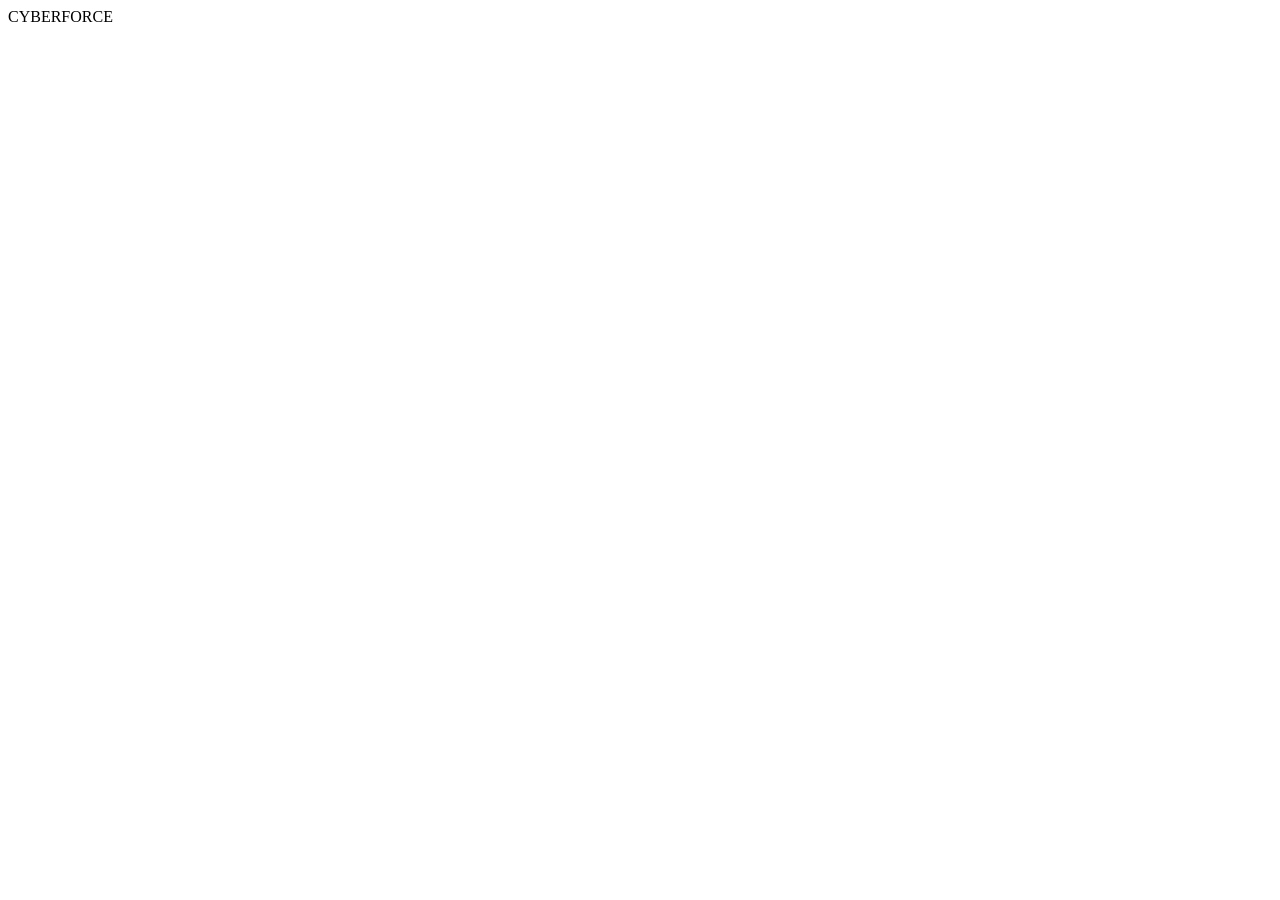
==== index.html @ 71c5b752 "inicio" ====
<!DOCTYPE html>
<html lang="en">
<head>
    <link rel="preconnect" href="https://fonts.googleapis.com">
    <link rel="preconnect" href="https://fonts.gstatic.com" crossorigin>
    <link href="https://fonts.googleapis.com/css2?family=Michroma&display=swap" rel="stylesheet">
    <meta charset="UTF-8">
    <meta name="viewport" content="width=device-width, initial-scale=1.0">
    <title>Document</title>
    <link rel="stylesheet" href="css/style.css">
</head>
<body>
   <div class="top-side">
        <header>
            <div class="logo">CYBERFORCE</div>
        </header>
        <div class="neon-line"></div>
    </div>
</body>
</html>
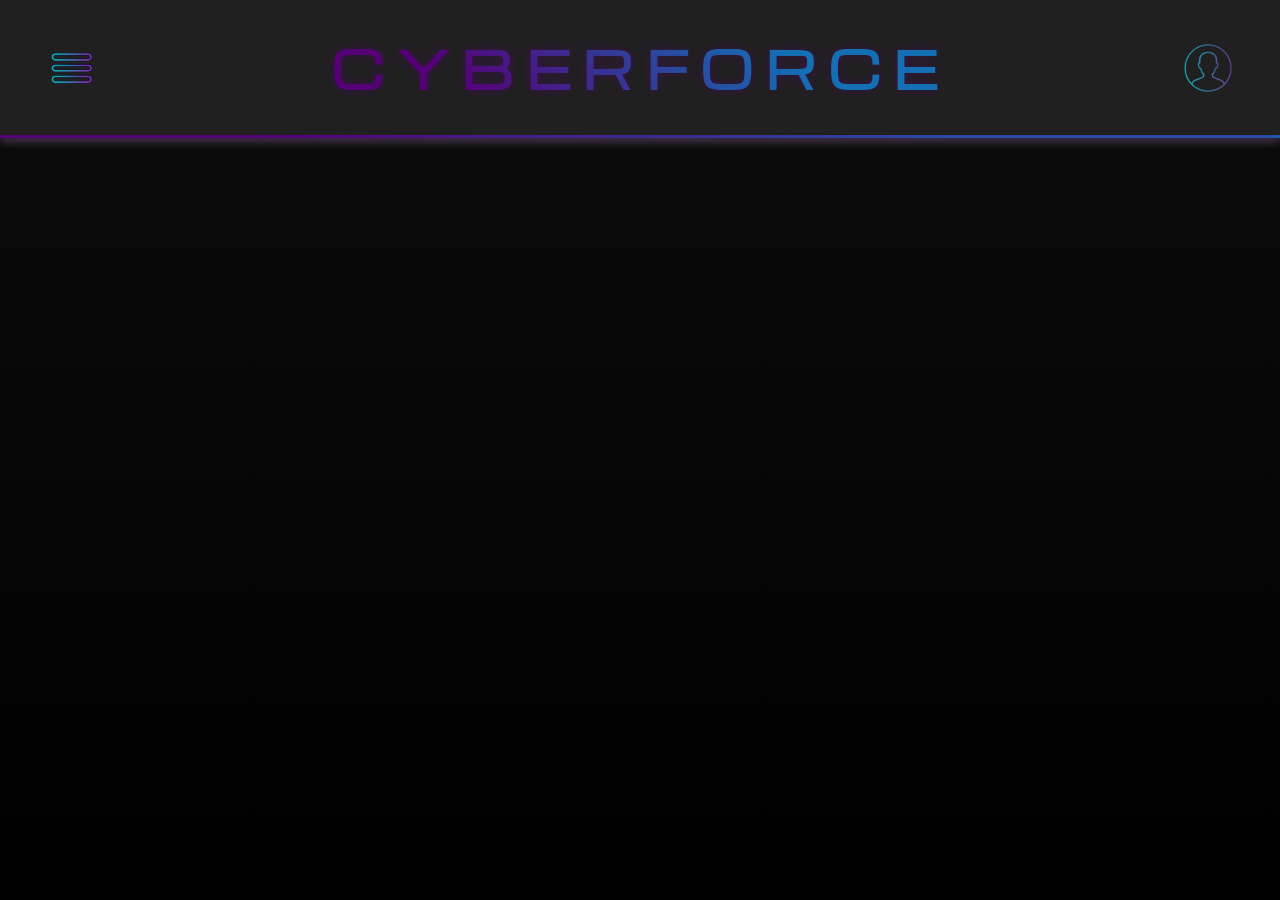
==== commit 9947c90b: "start-front" ====
--- a/index.html
+++ b/index.html
@@ -12,7 +12,13 @@
 <body>
    <div class="top-side">
         <header>
-            <div class="logo">CYBERFORCE</div>
+            <div class="menu">
+                <img src="images/menu-icon.png" alt="Menu" id="menu-icon">
+            </div>
+            <div class="logo"><span class="logo-text">CYBERFORCE</span></div>
+            <div class="login">
+                <img src="images/user-icon.png" alt="Área Usuário" id="user-icon">
+            </div>
         </header>
         <div class="neon-line"></div>
     </div>
--- a/css/style.css
+++ b/css/style.css
@@ -0,0 +1,113 @@
+body {
+    margin: 0;
+    padding: 0;
+    height: 100vh;
+    overflow-x: hidden; /* ← elimina o scroll lateral */
+    background: rgb(12, 12, 12);
+    background: linear-gradient(180deg, rgb(12, 12, 12) 0%, rgba(0, 0, 0, 1) 100%);
+    box-sizing: border-box;
+}
+
+* {
+    box-sizing: border-box;
+}
+
+.michroma-regular {
+  font-family: "Michroma", sans-serif;
+  font-weight: 400;
+  font-style: normal;
+}
+
+
+
+.top-side{
+    display: flex;
+    flex-direction: column;
+}
+
+header{
+    /*Dimensoes*/
+    width: 100%;
+    height: 15vh;
+
+    background: rgb(32, 32, 32);
+    background: linear-gradient(180deg, rgb(32, 32, 32) 0%, rgb(15, 15, 15), 100%);
+
+    box-shadow: 0px 0px 12px 0px rgba(86, 0, 120, 0.8);
+    position: sticky;
+
+    display: flex;
+    justify-content: space-between;
+    align-items: center;
+    padding: 0 2rem;
+}
+
+.logo {
+    display: flex;
+    align-items: center;
+    justify-content: center;
+}
+
+.logo-text {
+    font-family: "Michroma", sans-serif;
+    font-size: 50px;
+    text-transform: uppercase;
+    background: linear-gradient(43deg, rgba(86, 0, 120, 1) 20%, rgba(20, 111, 181, 1) 74%);
+    -webkit-background-clip: text;
+    -webkit-text-fill-color: transparent;
+    filter: drop-shadow(0px 0px 5px rgba(86, 0, 120, 0.5));
+    font-weight: 900;
+    letter-spacing: 0.25em;
+    line-height: 1;
+    display: block;
+}
+
+.neon-line{
+    /*Dimensoes*/
+    width: 100%;
+    height: 3px;
+
+    /*Efeito Led*/
+    background: #560078;
+    background: linear-gradient(43deg, rgba(86, 0, 120, 1) 20%, rgba(20, 111, 181, 1) 74%);
+    box-shadow: 0px 0px 12px 0px rgba(255, 255, 255, 0.8);
+    
+}
+
+.menu, .login {
+    display: flex;
+    align-items: center;
+    justify-content: center;
+    width: 80px;
+    align-self: center; /* ← alinha cada div ao centro do header */
+}
+
+#menu-icon {
+    height: 2rem;
+    opacity: 0.7;
+    transition: all 0.2s ease-in-out;
+    display: block;
+}
+
+#user-icon {
+    height: 3rem; /* ← maior para compensar que é 500x500 (mais quadrado) */
+    opacity: 0.7;
+    transition: all 0.2s ease-in-out;
+}
+
+
+#menu-icon:hover,#user-icon:hover {
+    opacity: 1; /* Fica 100% opaco no hover */
+    filter: drop-shadow(0 0 5px rgba(20, 111, 181, 0.5)); /* Usa o azul Roxo do seu degradê */
+    cursor: pointer;
+    display: block;
+}
+
+
+
+
+
+
+
+
+
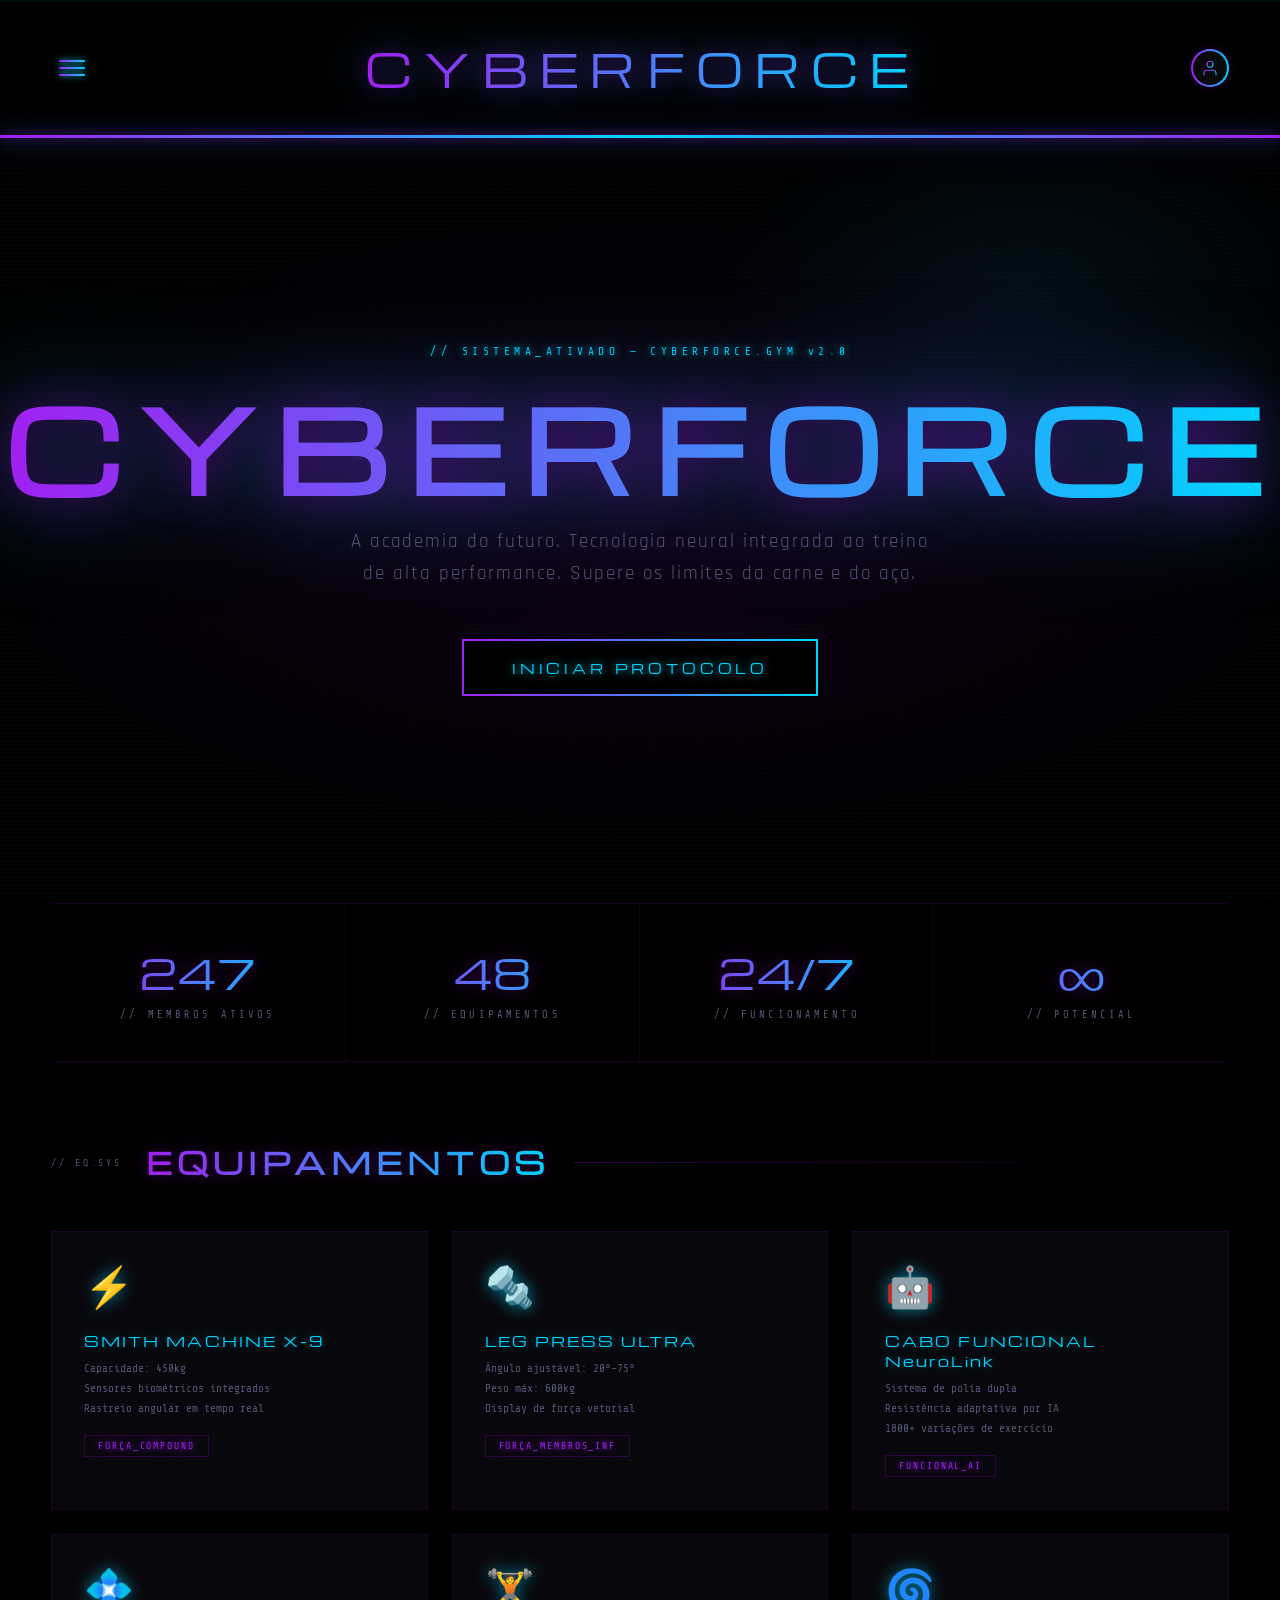
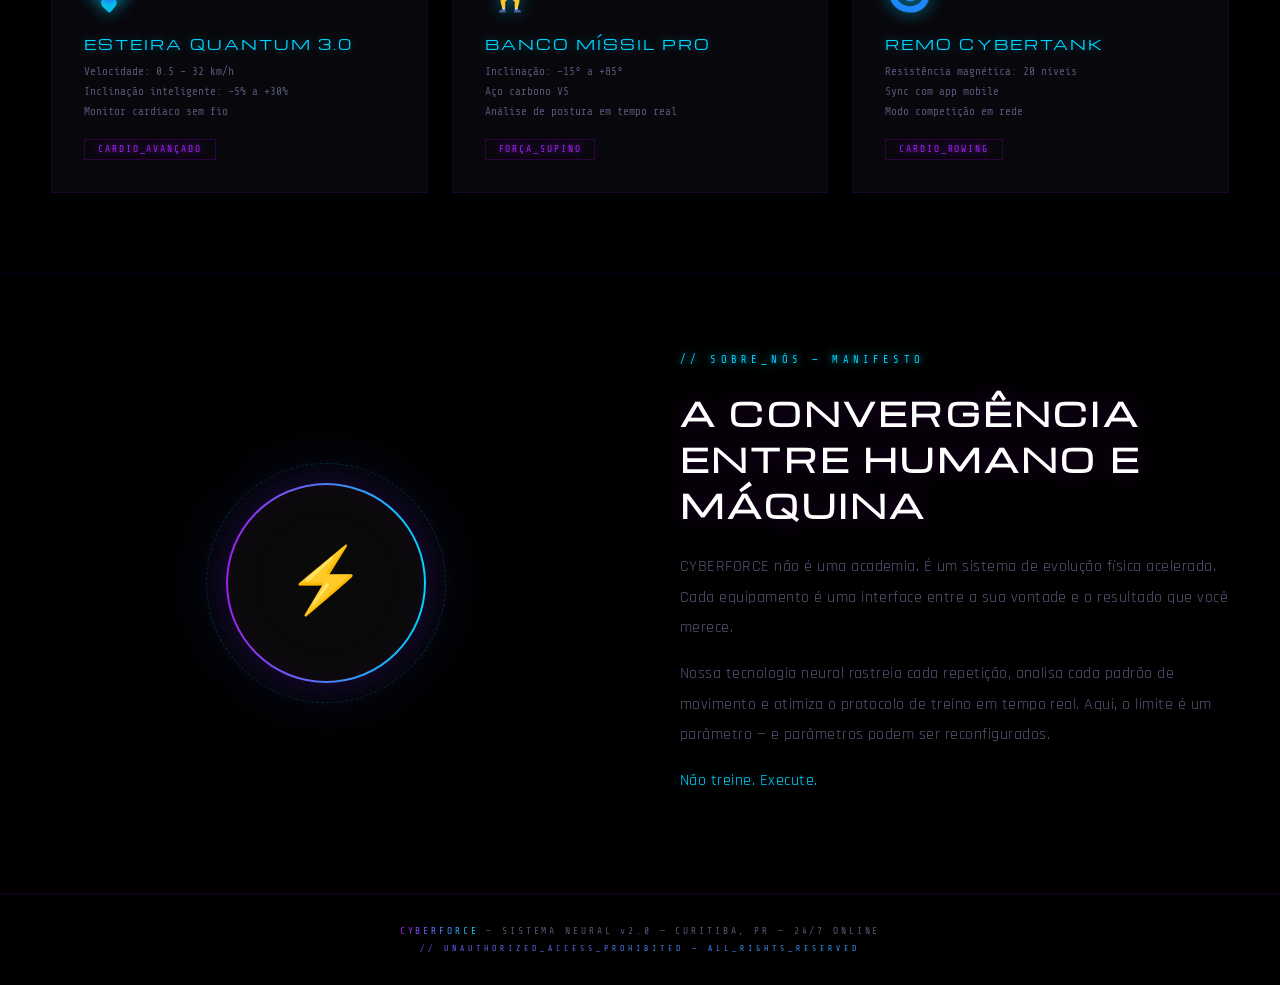
==== commit cd7eb725: "organizando arquivos" ====
--- a/index.html
+++ b/index.html
@@ -1,31 +1,667 @@
 <!DOCTYPE html>
-<html lang="en">
+<html lang="pt-BR">
 <head>
-    <link rel="preconnect" href="https://fonts.googleapis.com">
-    <link rel="preconnect" href="https://fonts.gstatic.com" crossorigin>
-    <link href="https://fonts.googleapis.com/css2?family=Michroma&display=swap" rel="stylesheet">
-    <meta charset="UTF-8">
-    <meta name="viewport" content="width=device-width, initial-scale=1.0">
-    <title>Document</title>
-    <link rel="stylesheet" href="css/style.css">
+<meta charset="UTF-8">
+<meta name="viewport" content="width=device-width, initial-scale=1.0">
+<title>CYBERFORCE — Ultra Gym</title>
+<link href="https://fonts.googleapis.com/css2?family=Michroma&family=Share+Tech+Mono&family=Rajdhani:wght@300;400;600;700&display=swap" rel="stylesheet">
+<link rel="stylesheet" href="css/style.css">
+<link rel="stylesheet" href="css/logbook.css">
+<link rel="stylesheet" href="css/store.css">
+<link rel="stylesheet" href="css/schedule.css">
+<script src="js/script.js"></script>
+
 </head>
 <body>
-   <div class="top-side">
-        <header>
-            <div class="menu">
-                <img src="images/menu-icon.png" alt="Menu" id="menu-icon">
-            </div>
-            <div class="logo"><span class="logo-text">CYBERFORCE</span></div>
-            <div class="login">
-                <img src="images/user-icon.png" alt="Área Usuário" id="user-icon">
-            </div>
-        </header>
-        <div class="neon-line"></div>
-    </div>
+
+<div class="scanline"></div>
+<div class="overlay" id="overlay" onclick="closeMenu()"></div>
+
+<!-- HEADER -->
+<header>
+  <button class="hamburger" id="hamburger" onclick="toggleMenu()">
+    <span></span><span></span><span></span>
+  </button>
+  <div class="logo glitch" data-text="CYBERFORCE" onclick="showSection('home')">CYBERFORCE</div>
+  <div class="user-icon">
+    <svg xmlns="http://www.w3.org/2000/svg" width="18" height="18" viewBox="0 0 24 24" fill="none" stroke-width="1.5" stroke-linecap="round" stroke-linejoin="round">
+      <defs>
+        <linearGradient id="iconGrad" x1="0%" y1="0%" x2="100%" y2="100%">
+          <stop offset="0%" style="stop-color:#a020f0"/>
+          <stop offset="100%" style="stop-color:#00d4ff"/>
+        </linearGradient>
+      </defs>
+      <path d="M20 21v-2a4 4 0 0 0-4-4H8a4 4 0 0 0-4 4v2" stroke="url(#iconGrad)"/>
+      <circle cx="12" cy="7" r="4" stroke="url(#iconGrad)"/>
+    </svg>
+  </div>
+</header>
+<div class="header-line"></div>
+
+<!-- NAV DRAWER -->
+<nav class="nav-drawer" id="navDrawer">
+  <div class="nav-label">// NAVIGATION_SYSTEM</div>
+  <div class="nav-item active" onclick="showSection('home'); closeMenu()">HOME</div>
+  <div class="nav-item" onclick="showSection('logbook'); closeMenu()">LOG BOOK</div>
+  <div class="nav-item" onclick="showSection('store'); closeMenu()">ESTOQUE</div>
+  <div class="nav-item" onclick="showSection('schedule'); closeMenu()">PROGRAMAÇÃO</div>
+  <br>
+  <div class="nav-label" style="margin-top:2rem">// STATUS</div>
+  <div style="font-family:'Share Tech Mono',monospace;font-size:0.6rem;color:#333;padding:0.5rem 1.2rem;letter-spacing:0.2em">
+    SYS_STATUS: <span style="color:var(--neon-green);text-shadow:0 0 8px var(--neon-green)">ONLINE</span><br>
+    USERS: <span style="color:var(--cyan)">247</span> ACTIVE<br>
+    UPTIME: <span style="color:var(--cyan)">99.9%</span>
+  </div>
+</nav>
+
+<!-- MAIN -->
+<main>
+
+  <!-- ══════════════════ HOME ══════════════════ -->
+  <section id="home" class="active">
+
+    <!-- Hero -->
+    <div class="hero">
+      <div class="hero-bg"></div>
+      <div class="hero-tag">// SISTEMA_ATIVADO — CYBERFORCE.GYM v2.0</div>
+      <h1 class="hero-title">CYBERFORCE</h1>
+      <p class="hero-sub">A academia do futuro. Tecnologia neural integrada ao treino de alta performance. Supere os limites da carne e do aço.</p>
+      <button class="cta-btn" onclick="showSection('logbook')">INICIAR PROTOCOLO</button>
+    </div>
+
+    <!-- Stats -->
+    <div class="stats-bar">
+      <div class="stat-item">
+        <span class="stat-num">247</span>
+        <span class="stat-label">// Membros Ativos</span>
+      </div>
+      <div class="stat-item">
+        <span class="stat-num">48</span>
+        <span class="stat-label">// Equipamentos</span>
+      </div>
+      <div class="stat-item">
+        <span class="stat-num">24/7</span>
+        <span class="stat-label">// Funcionamento</span>
+      </div>
+      <div class="stat-item">
+        <span class="stat-num">∞</span>
+        <span class="stat-label">// Potencial</span>
+      </div>
+    </div>
+
+    <!-- Equipment Gallery -->
+    <div class="section-header">
+      <span class="section-tag">// EQ.SYS</span>
+      <h2 class="section-title">EQUIPAMENTOS</h2>
+      <div class="section-line"></div>
+    </div>
+
+    <div class="equipment-grid">
+      <div class="eq-card">
+        <div class="eq-border"></div>
+        <div class="eq-icon">⚡</div>
+        <div class="eq-name">SMITH MACHINE X-9</div>
+        <div class="eq-spec">
+          Capacidade: 450kg<br>
+          Sensores biométricos integrados<br>
+          Rastreio angular em tempo real
+        </div>
+        <span class="eq-tag">FORÇA_COMPOUND</span>
+      </div>
+      <div class="eq-card">
+        <div class="eq-border"></div>
+        <div class="eq-icon">🔩</div>
+        <div class="eq-name">LEG PRESS ULTRA</div>
+        <div class="eq-spec">
+          Ângulo ajustável: 20°–75°<br>
+          Peso máx: 600kg<br>
+          Display de força vetorial
+        </div>
+        <span class="eq-tag">FORÇA_MEMBROS_INF</span>
+      </div>
+      <div class="eq-card">
+        <div class="eq-border"></div>
+        <div class="eq-icon">🤖</div>
+        <div class="eq-name">CABO FUNCIONAL NeuroLink</div>
+        <div class="eq-spec">
+          Sistema de polia dupla<br>
+          Resistência adaptativa por IA<br>
+          1800+ variações de exercício
+        </div>
+        <span class="eq-tag">FUNCIONAL_AI</span>
+      </div>
+      <div class="eq-card">
+        <div class="eq-border"></div>
+        <div class="eq-icon">💠</div>
+        <div class="eq-name">ESTEIRA QUANTUM 3.0</div>
+        <div class="eq-spec">
+          Velocidade: 0.5 – 32 km/h<br>
+          Inclinação inteligente: −5% a +30%<br>
+          Monitor cardíaco sem fio
+        </div>
+        <span class="eq-tag">CARDIO_AVANÇADO</span>
+      </div>
+      <div class="eq-card">
+        <div class="eq-border"></div>
+        <div class="eq-icon">🏋️</div>
+        <div class="eq-name">BANCO MÍSSIL PRO</div>
+        <div class="eq-spec">
+          Inclinação: −15° a +85°<br>
+          Aço carbono V5<br>
+          Análise de postura em tempo real
+        </div>
+        <span class="eq-tag">FORÇA_SUPINO</span>
+      </div>
+      <div class="eq-card">
+        <div class="eq-border"></div>
+        <div class="eq-icon">🌀</div>
+        <div class="eq-name">REMO CYBERTANK</div>
+        <div class="eq-spec">
+          Resistência magnética: 20 níveis<br>
+          Sync com app mobile<br>
+          Modo competição em rede
+        </div>
+        <span class="eq-tag">CARDIO_ROWING</span>
+      </div>
+    </div>
+
+    <!-- About -->
+    <div class="about-section">
+      <div class="about-visual">
+        <div class="about-ring"></div>
+        <div class="about-ring about-ring2"></div>
+        <div class="about-circle">⚡</div>
+      </div>
+      <div class="about-text">
+        <span class="label">// SOBRE_NÓS — MANIFESTO</span>
+        <h2>A CONVERGÊNCIA ENTRE HUMANO E MÁQUINA</h2>
+        <p>CYBERFORCE não é uma academia. É um sistema de evolução física acelerada. Cada equipamento é uma interface entre a sua vontade e o resultado que você merece.</p>
+        <p>Nossa tecnologia neural rastreia cada repetição, analisa cada padrão de movimento e otimiza o protocolo de treino em tempo real. Aqui, o limite é um parâmetro — e parâmetros podem ser reconfigurados.</p>
+        <p style="color:var(--cyan);text-shadow:0 0 8px rgba(0,212,255,0.3)">Não treine. Execute.</p>
+      </div>
+    </div>
+
+  </section>
+
+  <!-- ══════════════════ LOG BOOK ══════════════════ -->
+  <section id="logbook">
+    <div class="logbook-section">
+      <div class="section-header" style="padding:0 0 2rem">
+        <span class="section-tag">// DIÁRIO_DE_TREINO</span>
+        <h2 class="section-title">LOG BOOK</h2>
+        <div class="section-line"></div>
+      </div>
+
+      <div class="log-tabs">
+        <button class="log-tab push active" onclick="switchLogTab('push')">PUSH</button>
+        <button class="log-tab pull" onclick="switchLogTab('pull')">PULL</button>
+        <button class="log-tab legs" onclick="switchLogTab('legs')">LEGS</button>
+      </div>
+
+      <!-- PUSH -->
+      <div class="log-panel active" id="panel-push">
+        <div class="log-date-header">
+          <span class="log-date" id="log-date">// 2026.04.01 — TERÇA-FEIRA</span>
+          <span class="log-category-badge badge-push">PUSH</span>
+        </div>
+        <table class="exercise-table">
+          <thead>
+            <tr>
+              <th>EXERCÍCIO</th>
+              <th>SÉRIES</th>
+              <th>REPS</th>
+              <th>CARGA (kg)</th>
+            </tr>
+          </thead>
+          <tbody>
+            <tr>
+              <td class="ex-name">SUPINO RETO</td>
+              <td><input type="number" class="log-input" value="4" min="1"></td>
+              <td><input type="number" class="log-input" value="8" min="1"></td>
+              <td><input type="number" class="log-input weight" value="80" step="2.5"></td>
+            </tr>
+            <tr>
+              <td class="ex-name">SUPINO INCLINADO</td>
+              <td><input type="number" class="log-input" value="3" min="1"></td>
+              <td><input type="number" class="log-input" value="10" min="1"></td>
+              <td><input type="number" class="log-input weight" value="65" step="2.5"></td>
+            </tr>
+            <tr>
+              <td class="ex-name">DESENVOLVIMENTO MILITAR</td>
+              <td><input type="number" class="log-input" value="4" min="1"></td>
+              <td><input type="number" class="log-input" value="8" min="1"></td>
+              <td><input type="number" class="log-input weight" value="50" step="2.5"></td>
+            </tr>
+            <tr>
+              <td class="ex-name">ELEVAÇÃO LATERAL</td>
+              <td><input type="number" class="log-input" value="3" min="1"></td>
+              <td><input type="number" class="log-input" value="15" min="1"></td>
+              <td><input type="number" class="log-input weight" value="16" step="1"></td>
+            </tr>
+            <tr>
+              <td class="ex-name">TRÍCEPS PULLEY</td>
+              <td><input type="number" class="log-input" value="3" min="1"></td>
+              <td><input type="number" class="log-input" value="12" min="1"></td>
+              <td><input type="number" class="log-input weight" value="30" step="2.5"></td>
+            </tr>
+          </tbody>
+        </table>
+        <button class="add-exercise-btn">+ ADICIONAR_EXERCÍCIO</button>
+        <div class="volume-summary">
+          <div class="vol-item"><span class="vol-num">17</span><span class="vol-label">// SÉRIES TOTAL</span></div>
+          <div class="vol-item"><span class="vol-num">241</span><span class="vol-label">// REPS TOTAL</span></div>
+          <div class="vol-item"><span class="vol-num">9,240</span><span class="vol-label">// VOL. (kg)</span></div>
+        </div>
+      </div>
+
+      <!-- PULL -->
+      <div class="log-panel" id="panel-pull">
+        <div class="log-date-header">
+          <span class="log-date">// 2026.04.01 — TERÇA-FEIRA</span>
+          <span class="log-category-badge badge-pull">PULL</span>
+        </div>
+        <table class="exercise-table">
+          <thead>
+            <tr>
+              <th>EXERCÍCIO</th>
+              <th>SÉRIES</th>
+              <th>REPS</th>
+              <th>CARGA (kg)</th>
+            </tr>
+          </thead>
+          <tbody>
+            <tr>
+              <td class="ex-name">BARRA FIXA</td>
+              <td><input type="number" class="log-input" value="4" min="1"></td>
+              <td><input type="number" class="log-input" value="8" min="1"></td>
+              <td><input type="number" class="log-input weight" value="0" step="2.5"></td>
+            </tr>
+            <tr>
+              <td class="ex-name">REMADA CURVADA</td>
+              <td><input type="number" class="log-input" value="4" min="1"></td>
+              <td><input type="number" class="log-input" value="8" min="1"></td>
+              <td><input type="number" class="log-input weight" value="70" step="2.5"></td>
+            </tr>
+            <tr>
+              <td class="ex-name">PUXADA FRENTE</td>
+              <td><input type="number" class="log-input" value="3" min="1"></td>
+              <td><input type="number" class="log-input" value="10" min="1"></td>
+              <td><input type="number" class="log-input weight" value="55" step="2.5"></td>
+            </tr>
+            <tr>
+              <td class="ex-name">ROSCA DIRETA</td>
+              <td><input type="number" class="log-input" value="3" min="1"></td>
+              <td><input type="number" class="log-input" value="12" min="1"></td>
+              <td><input type="number" class="log-input weight" value="30" step="2.5"></td>
+            </tr>
+            <tr>
+              <td class="ex-name">ROSCA MARTELO</td>
+              <td><input type="number" class="log-input" value="3" min="1"></td>
+              <td><input type="number" class="log-input" value="12" min="1"></td>
+              <td><input type="number" class="log-input weight" value="24" step="1"></td>
+            </tr>
+          </tbody>
+        </table>
+        <button class="add-exercise-btn">+ ADICIONAR_EXERCÍCIO</button>
+        <div class="volume-summary">
+          <div class="vol-item"><span class="vol-num">17</span><span class="vol-label">// SÉRIES TOTAL</span></div>
+          <div class="vol-item"><span class="vol-num">210</span><span class="vol-label">// REPS TOTAL</span></div>
+          <div class="vol-item"><span class="vol-num">8,160</span><span class="vol-label">// VOL. (kg)</span></div>
+        </div>
+      </div>
+
+      <!-- LEGS -->
+      <div class="log-panel" id="panel-legs">
+        <div class="log-date-header">
+          <span class="log-date">// 2026.04.01 — TERÇA-FEIRA</span>
+          <span class="log-category-badge badge-legs">LEGS</span>
+        </div>
+        <table class="exercise-table">
+          <thead>
+            <tr>
+              <th>EXERCÍCIO</th>
+              <th>SÉRIES</th>
+              <th>REPS</th>
+              <th>CARGA (kg)</th>
+            </tr>
+          </thead>
+          <tbody>
+            <tr>
+              <td class="ex-name">AGACHAMENTO LIVRE</td>
+              <td><input type="number" class="log-input" value="4" min="1"></td>
+              <td><input type="number" class="log-input" value="8" min="1"></td>
+              <td><input type="number" class="log-input weight" value="100" step="5"></td>
+            </tr>
+            <tr>
+              <td class="ex-name">LEG PRESS 45°</td>
+              <td><input type="number" class="log-input" value="4" min="1"></td>
+              <td><input type="number" class="log-input" value="12" min="1"></td>
+              <td><input type="number" class="log-input weight" value="200" step="5"></td>
+            </tr>
+            <tr>
+              <td class="ex-name">EXTENSORA</td>
+              <td><input type="number" class="log-input" value="3" min="1"></td>
+              <td><input type="number" class="log-input" value="15" min="1"></td>
+              <td><input type="number" class="log-input weight" value="45" step="2.5"></td>
+            </tr>
+            <tr>
+              <td class="ex-name">FLEXORA</td>
+              <td><input type="number" class="log-input" value="3" min="1"></td>
+              <td><input type="number" class="log-input" value="12" min="1"></td>
+              <td><input type="number" class="log-input weight" value="35" step="2.5"></td>
+            </tr>
+            <tr>
+              <td class="ex-name">PANTURRILHA EM PÉ</td>
+              <td><input type="number" class="log-input" value="4" min="1"></td>
+              <td><input type="number" class="log-input" value="20" min="1"></td>
+              <td><input type="number" class="log-input weight" value="80" step="5"></td>
+            </tr>
+          </tbody>
+        </table>
+        <button class="add-exercise-btn">+ ADICIONAR_EXERCÍCIO</button>
+        <div class="volume-summary">
+          <div class="vol-item"><span class="vol-num">18</span><span class="vol-label">// SÉRIES TOTAL</span></div>
+          <div class="vol-item"><span class="vol-num">335</span><span class="vol-label">// REPS TOTAL</span></div>
+          <div class="vol-item"><span class="vol-num">22,450</span><span class="vol-label">// VOL. (kg)</span></div>
+        </div>
+      </div>
+    </div>
+  </section>
+
+  <!-- ══════════════════ STORE ══════════════════ -->
+  <section id="store">
+    <div class="store-section">
+      <div class="section-header" style="padding:0 0 2rem">
+        <span class="section-tag">// ESTOQUE_FÍSICO</span>
+        <h2 class="section-title">SUPLEMENTOS</h2>
+        <div class="section-line"></div>
+      </div>
+
+      <div class="filter-bar">
+        <button class="filter-btn active" onclick="filterProducts('all', this)">TODOS</button>
+        <button class="filter-btn" onclick="filterProducts('proteina', this)">PROTEÍNA</button>
+        <button class="filter-btn" onclick="filterProducts('creatina', this)">CREATINA</button>
+        <button class="filter-btn" onclick="filterProducts('pre', this)">PRÉ-TREINO</button>
+        <button class="filter-btn" onclick="filterProducts('aminoacido', this)">AMINOÁCIDO</button>
+        <button class="filter-btn" onclick="filterProducts('vitamina', this)">VITAMINA</button>
+      </div>
+
+      <div class="product-grid" id="productGrid">
+        <!-- Whey -->
+        <div class="product-card" data-cat="proteina">
+          <span class="product-status status-available">DISPONÍVEL</span>
+          <span class="product-img">🥛</span>
+          <div class="product-name">WHEY PROTEIN ISOLADO</div>
+          <div class="product-brand">QUANTUM NUTRITION — 900g</div>
+          <span class="product-cat-tag">PROTEÍNA</span>
+          <span class="product-price">R$ 189,90</span>
+        </div>
+        <div class="product-card out" data-cat="proteina">
+          <span class="product-status status-out">ESGOTADO</span>
+          <span class="product-img">🥤</span>
+          <div class="product-name">WHEY CONCENTRADO</div>
+          <div class="product-brand">CYBERFORCE LAB — 2kg</div>
+          <span class="product-cat-tag">PROTEÍNA</span>
+          <span class="product-price">R$ 149,90</span>
+        </div>
+        <div class="product-card" data-cat="proteina">
+          <span class="product-status status-available">DISPONÍVEL</span>
+          <span class="product-img">🧬</span>
+          <div class="product-name">PROTEÍNA VEGANA</div>
+          <div class="product-brand">BIO MATRIX — 800g</div>
+          <span class="product-cat-tag">PROTEÍNA</span>
+          <span class="product-price">R$ 169,90</span>
+        </div>
+        <!-- Creatina -->
+        <div class="product-card" data-cat="creatina">
+          <span class="product-status status-available">DISPONÍVEL</span>
+          <span class="product-img">💊</span>
+          <div class="product-name">CREATINA MONOHIDRATADA</div>
+          <div class="product-brand">PURE FORCE — 300g</div>
+          <span class="product-cat-tag">CREATINA</span>
+          <span class="product-price">R$ 79,90</span>
+        </div>
+        <div class="product-card" data-cat="creatina">
+          <span class="product-status status-available">DISPONÍVEL</span>
+          <span class="product-img">⚗️</span>
+          <div class="product-name">CREATINA ALCALINA</div>
+          <div class="product-brand">NEXUS LABS — 240 caps</div>
+          <span class="product-cat-tag">CREATINA</span>
+          <span class="product-price">R$ 109,90</span>
+        </div>
+        <!-- Pré-treino -->
+        <div class="product-card out" data-cat="pre">
+          <span class="product-status status-out">ESGOTADO</span>
+          <span class="product-img">⚡</span>
+          <div class="product-name">DARK MATTER PRE-WORKOUT</div>
+          <div class="product-brand">CYBERFORCE LAB — 300g</div>
+          <span class="product-cat-tag">PRÉ-TREINO</span>
+          <span class="product-price">R$ 139,90</span>
+        </div>
+        <div class="product-card" data-cat="pre">
+          <span class="product-status status-available">DISPONÍVEL</span>
+          <span class="product-img">🔋</span>
+          <div class="product-name">PULSE STIM-FREE</div>
+          <div class="product-brand">CLEAN ENERGY — 360g</div>
+          <span class="product-cat-tag">PRÉ-TREINO</span>
+          <span class="product-price">R$ 119,90</span>
+        </div>
+        <!-- Aminoácidos -->
+        <div class="product-card" data-cat="aminoacido">
+          <span class="product-status status-available">DISPONÍVEL</span>
+          <span class="product-img">🔬</span>
+          <div class="product-name">BCAA 2:1:1</div>
+          <div class="product-brand">AMINO MATRIX — 400g</div>
+          <span class="product-cat-tag">AMINOÁCIDO</span>
+          <span class="product-price">R$ 89,90</span>
+        </div>
+        <div class="product-card" data-cat="aminoacido">
+          <span class="product-status status-available">DISPONÍVEL</span>
+          <span class="product-img">🧪</span>
+          <div class="product-name">GLUTAMINA PURA</div>
+          <div class="product-brand">RECOVER PRO — 300g</div>
+          <span class="product-cat-tag">AMINOÁCIDO</span>
+          <span class="product-price">R$ 69,90</span>
+        </div>
+        <!-- Vitaminas -->
+        <div class="product-card" data-cat="vitamina">
+          <span class="product-status status-available">DISPONÍVEL</span>
+          <span class="product-img">💉</span>
+          <div class="product-name">VITAMINA D3 + K2</div>
+          <div class="product-brand">VITAL CORE — 120 caps</div>
+          <span class="product-cat-tag">VITAMINA</span>
+          <span class="product-price">R$ 54,90</span>
+        </div>
+        <div class="product-card out" data-cat="vitamina">
+          <span class="product-status status-out">ESGOTADO</span>
+          <span class="product-img">🌿</span>
+          <div class="product-name">MULTIVITAMÍNICO PRO</div>
+          <div class="product-brand">CYBER HEALTH — 90 caps</div>
+          <span class="product-cat-tag">VITAMINA</span>
+          <span class="product-price">R$ 74,90</span>
+        </div>
+        <div class="product-card" data-cat="vitamina">
+          <span class="product-status status-available">DISPONÍVEL</span>
+          <span class="product-img">🫐</span>
+          <div class="product-name">ÔMEGA 3 ULTRA</div>
+          <div class="product-brand">DEEP OCEAN — 180 softgels</div>
+          <span class="product-cat-tag">VITAMINA</span>
+          <span class="product-price">R$ 84,90</span>
+        </div>
+      </div>
+    </div>
+  </section>
+
+  <!-- ══════════════════ SCHEDULE ══════════════════ -->
+  <section id="schedule">
+    <div class="schedule-section">
+      <div class="section-header" style="padding:0 0 2rem">
+        <span class="section-tag">// CALENDÁRIO_SEMANAL</span>
+        <h2 class="section-title">PROGRAMAÇÃO</h2>
+        <div class="section-line"></div>
+      </div>
+
+      <div class="week-grid">
+        <!-- SEG -->
+        <div class="day-col">
+          <div class="day-header">SEG</div>
+          <div class="class-card">
+            <span class="class-time">06:00</span>
+            <span class="class-name">BOXE</span>
+            <span class="class-instructor">Instr: MARCOS.exe</span>
+            <span class="class-slots slots-ok">12 VAGAS</span>
+          </div>
+          <div class="class-card">
+            <span class="class-time">09:00</span>
+            <span class="class-name">YOGA CYBER</span>
+            <span class="class-instructor">Instr: ALINE.exe</span>
+            <span class="class-slots slots-ok">8 VAGAS</span>
+          </div>
+          <div class="class-card">
+            <span class="class-time">19:00</span>
+            <span class="class-name">CROSSFIT</span>
+            <span class="class-instructor">Instr: DIEGO.exe</span>
+            <span class="class-slots slots-full">SALA CHEIA</span>
+          </div>
+        </div>
+        <!-- TER -->
+        <div class="day-col">
+          <div class="day-header today">TER ★</div>
+          <div class="class-card">
+            <span class="class-time">07:00</span>
+            <span class="class-name">ZUMBA</span>
+            <span class="class-instructor">Instr: CAROL.exe</span>
+            <span class="class-slots slots-ok">15 VAGAS</span>
+          </div>
+          <div class="class-card">
+            <span class="class-time">12:00</span>
+            <span class="class-name">HIIT EXTREME</span>
+            <span class="class-instructor">Instr: LUCAS.exe</span>
+            <span class="class-slots slots-low">3 VAGAS</span>
+          </div>
+          <div class="class-card">
+            <span class="class-time">20:00</span>
+            <span class="class-name">BOXE</span>
+            <span class="class-instructor">Instr: MARCOS.exe</span>
+            <span class="class-slots slots-ok">10 VAGAS</span>
+          </div>
+        </div>
+        <!-- QUA -->
+        <div class="day-col">
+          <div class="day-header">QUA</div>
+          <div class="class-card">
+            <span class="class-time">06:30</span>
+            <span class="class-name">PILATES</span>
+            <span class="class-instructor">Instr: FERNANDA.exe</span>
+            <span class="class-slots slots-ok">6 VAGAS</span>
+          </div>
+          <div class="class-card">
+            <span class="class-time">18:00</span>
+            <span class="class-name">CROSSFIT</span>
+            <span class="class-instructor">Instr: DIEGO.exe</span>
+            <span class="class-slots slots-low">2 VAGAS</span>
+          </div>
+          <div class="class-card">
+            <span class="class-time">21:00</span>
+            <span class="class-name">SPINNING</span>
+            <span class="class-instructor">Instr: RODRIGO.exe</span>
+            <span class="class-slots slots-full">SALA CHEIA</span>
+          </div>
+        </div>
+        <!-- QUI -->
+        <div class="day-col">
+          <div class="day-header">QUI</div>
+          <div class="class-card">
+            <span class="class-time">07:00</span>
+            <span class="class-name">ZUMBA</span>
+            <span class="class-instructor">Instr: CAROL.exe</span>
+            <span class="class-slots slots-ok">15 VAGAS</span>
+          </div>
+          <div class="class-card">
+            <span class="class-time">10:00</span>
+            <span class="class-name">YOGA CYBER</span>
+            <span class="class-instructor">Instr: ALINE.exe</span>
+            <span class="class-slots slots-ok">9 VAGAS</span>
+          </div>
+          <div class="class-card">
+            <span class="class-time">19:30</span>
+            <span class="class-name">HIIT EXTREME</span>
+            <span class="class-instructor">Instr: LUCAS.exe</span>
+            <span class="class-slots slots-full">SALA CHEIA</span>
+          </div>
+        </div>
+        <!-- SEX -->
+        <div class="day-col">
+          <div class="day-header">SEX</div>
+          <div class="class-card">
+            <span class="class-time">06:00</span>
+            <span class="class-name">BOXE</span>
+            <span class="class-instructor">Instr: MARCOS.exe</span>
+            <span class="class-slots slots-ok">7 VAGAS</span>
+          </div>
+          <div class="class-card">
+            <span class="class-time">08:30</span>
+            <span class="class-name">PILATES</span>
+            <span class="class-instructor">Instr: FERNANDA.exe</span>
+            <span class="class-slots slots-low">1 VAGA</span>
+          </div>
+          <div class="class-card">
+            <span class="class-time">18:00</span>
+            <span class="class-name">CROSSFIT</span>
+            <span class="class-instructor">Instr: DIEGO.exe</span>
+            <span class="class-slots slots-ok">5 VAGAS</span>
+          </div>
+        </div>
+        <!-- SAB -->
+        <div class="day-col">
+          <div class="day-header">SAB</div>
+          <div class="class-card">
+            <span class="class-time">08:00</span>
+            <span class="class-name">SPINNING</span>
+            <span class="class-instructor">Instr: RODRIGO.exe</span>
+            <span class="class-slots slots-low">4 VAGAS</span>
+          </div>
+          <div class="class-card">
+            <span class="class-time">09:30</span>
+            <span class="class-name">ZUMBA</span>
+            <span class="class-instructor">Instr: CAROL.exe</span>
+            <span class="class-slots slots-ok">12 VAGAS</span>
+          </div>
+          <div class="class-card">
+            <span class="class-time">11:00</span>
+            <span class="class-name">HIIT EXTREME</span>
+            <span class="class-instructor">Instr: LUCAS.exe</span>
+            <span class="class-slots slots-ok">8 VAGAS</span>
+          </div>
+        </div>
+        <!-- DOM -->
+        <div class="day-col">
+          <div class="day-header">DOM</div>
+          <div class="class-card">
+            <span class="class-time">09:00</span>
+            <span class="class-name">YOGA CYBER</span>
+            <span class="class-instructor">Instr: ALINE.exe</span>
+            <span class="class-slots slots-ok">10 VAGAS</span>
+          </div>
+          <div class="class-card">
+            <span class="class-time">10:30</span>
+            <span class="class-name">PILATES</span>
+            <span class="class-instructor">Instr: FERNANDA.exe</span>
+            <span class="class-slots slots-ok">5 VAGAS</span>
+          </div>
+        </div>
+      </div>
+
+    </div>
+  </section>
+
+</main>
+
+<footer>
+  <span>CYBERFORCE</span> — SISTEMA NEURAL v2.0 — CURITIBA, PR — 24/7 ONLINE<br>
+  <span style="font-size:0.5rem;color:#222;letter-spacing:0.5em;margin-top:0.5rem;display:block">// UNAUTHORIZED_ACCESS_PROHIBITED — ALL_RIGHTS_RESERVED</span>
+</footer>
+
+
 </body>
 </html>
-
-
-
-
-
--- a/css/style.css
+++ b/css/style.css
@@ -1,113 +1,557 @@
-body {
-    margin: 0;
-    padding: 0;
-    height: 100vh;
-    overflow-x: hidden; /* ← elimina o scroll lateral */
-    background: rgb(12, 12, 12);
-    background: linear-gradient(180deg, rgb(12, 12, 12) 0%, rgba(0, 0, 0, 1) 100%);
-    box-sizing: border-box;
-}
-
-* {
-    box-sizing: border-box;
-}
-
-.michroma-regular {
-  font-family: "Michroma", sans-serif;
-  font-weight: 400;
-  font-style: normal;
-}
-
-
-
-.top-side{
-    display: flex;
-    flex-direction: column;
-}
-
-header{
-    /*Dimensoes*/
-    width: 100%;
-    height: 15vh;
-
-    background: rgb(32, 32, 32);
-    background: linear-gradient(180deg, rgb(32, 32, 32) 0%, rgb(15, 15, 15), 100%);
-
-    box-shadow: 0px 0px 12px 0px rgba(86, 0, 120, 0.8);
-    position: sticky;
-
-    display: flex;
-    justify-content: space-between;
-    align-items: center;
-    padding: 0 2rem;
-}
-
-.logo {
+  :root {
+    --black: #000000;
+    --dark: #0a0a0a;
+    --dark2: #0f0f0f;
+    --purple: #560078;
+    --blue: #146fb5;
+    --cyan: #00d4ff;
+    --neon-purple: #a020f0;
+    --neon-cyan: #00ffff;
+    --neon-green: #00ff88;
+    --neon-red: #ff2244;
+    --text: #c8c8d8;
+    --text-dim: #555577;
+    --grad: linear-gradient(90deg, var(--neon-purple), var(--cyan));
+    --grad-v: linear-gradient(180deg, var(--neon-purple), var(--cyan));
+    --glow-purple: 0 0 8px #560078, 0 0 20px #560078, 0 0 40px #560078;
+    --glow-blue: 0 0 8px #146fb5, 0 0 20px #146fb5, 0 0 40px #146fb5;
+    --glow-cyan: 0 0 8px #00d4ff, 0 0 20px #00d4ff;
+    --glow-mix: 0 0 10px #560078, 0 0 30px #146fb5, 0 0 60px #560078;
+    --header-h: 15vh;
+  }
+  *, *::before, *::after { box-sizing: border-box; margin: 0; padding: 0; }
+  html { scroll-behavior: smooth; }
+  body {
+    background: var(--black);
+    color: var(--text);
+    font-family: 'Rajdhani', sans-serif;
+    font-size: 16px;
+    overflow-x: hidden;
+    cursor: crosshair;
+  }
+  body::before {
+    content: '';
+    position: fixed;
+    inset: 0;
+    background-image: 
+      repeating-linear-gradient(0deg, transparent, transparent 2px, rgba(0,212,255,0.015) 2px, rgba(0,212,255,0.015) 4px),
+      repeating-linear-gradient(90deg, transparent, transparent 40px, rgba(86,0,120,0.04) 40px, rgba(86,0,120,0.04) 41px);
+    pointer-events: none;
+    z-index: 0;
+  }
+
+  /* ─── HEADER ─── */
+  header {
+    position: fixed;
+    top: 0; left: 0; right: 0;
+    height: var(--header-h);
+    background: rgba(0,0,0,0.85);
+    backdrop-filter: blur(20px);
+    -webkit-backdrop-filter: blur(20px);
     display: flex;
     align-items: center;
-    justify-content: center;
-}
-
-.logo-text {
-    font-family: "Michroma", sans-serif;
-    font-size: 50px;
-    text-transform: uppercase;
-    background: linear-gradient(43deg, rgba(86, 0, 120, 1) 20%, rgba(20, 111, 181, 1) 74%);
+    justify-content: space-between;
+    padding: 0 4vw;
+    z-index: 1000;
+  }
+  .header-line {
+    position: fixed;
+    top: var(--header-h);
+    left: 0; right: 0;
+    height: 3px;
+    background: linear-gradient(90deg, var(--neon-purple), var(--cyan), var(--neon-purple));
+    box-shadow: 0 0 8px var(--purple), 0 0 20px var(--blue), 0 0 40px var(--purple);
+    z-index: 1000;
+    animation: linePulse 3s ease-in-out infinite;
+  }
+  @keyframes linePulse {
+    0%,100% { box-shadow: 0 0 8px var(--purple), 0 0 20px var(--blue), 0 0 40px var(--purple); }
+    50% { box-shadow: 0 0 15px var(--neon-purple), 0 0 40px var(--cyan), 0 0 80px var(--neon-purple); }
+  }
+
+  /* Hamburger */
+  .hamburger {
+    display: flex; flex-direction: column; gap: 5px;
+    cursor: pointer; padding: 8px;
+    border: none; background: none;
+  }
+  .hamburger span {
+    display: block; width: 26px; height: 2px;
+    background: linear-gradient(90deg, var(--neon-purple), var(--cyan));
+    box-shadow: 0 0 6px var(--cyan);
+    transition: all 0.3s;
+    border-radius: 2px;
+  }
+  .hamburger:hover span { box-shadow: 0 0 12px var(--cyan), 0 0 24px var(--cyan); }
+  .hamburger.open span:nth-child(1) { transform: translateY(7px) rotate(45deg); }
+  .hamburger.open span:nth-child(2) { opacity: 0; }
+  .hamburger.open span:nth-child(3) { transform: translateY(-7px) rotate(-45deg); }
+
+  /* Logo */
+  .logo {
+    font-family: 'Michroma', sans-serif;
+    font-size: clamp(1.4rem, 4vw, 2.8rem);
+    letter-spacing: 0.25em;
+    background: var(--grad);
     -webkit-background-clip: text;
     -webkit-text-fill-color: transparent;
-    filter: drop-shadow(0px 0px 5px rgba(86, 0, 120, 0.5));
-    font-weight: 900;
-    letter-spacing: 0.25em;
+    background-clip: text;
+    filter: drop-shadow(0 0 10px rgba(86,0,120,0.8)) drop-shadow(0 0 20px rgba(20,111,181,0.6));
+    cursor: pointer;
+    transition: filter 0.3s;
+    user-select: none;
+  }
+  .logo:hover {
+    filter: drop-shadow(0 0 15px rgba(160,32,240,1)) drop-shadow(0 0 35px rgba(0,212,255,0.9));
+  }
+
+  /* User icon */
+  .user-icon {
+    width: 38px; height: 38px;
+    border: 2px solid transparent;
+    border-radius: 50%;
+    background: linear-gradient(var(--dark), var(--dark)) padding-box,
+                var(--grad) border-box;
+    display: flex; align-items: center; justify-content: center;
+    cursor: pointer;
+    box-shadow: 0 0 10px rgba(86,0,120,0.5);
+    transition: box-shadow 0.3s;
+  }
+  .user-icon:hover { box-shadow: var(--glow-mix); }
+  .user-icon svg { stroke: url(#iconGrad); }
+
+  /* ─── NAV DRAWER ─── */
+  .nav-drawer {
+    position: fixed;
+    top: var(--header-h);
+    left: -320px;
+    width: 280px;
+    height: calc(100vh - var(--header-h));
+    background: rgba(5,5,10,0.97);
+    backdrop-filter: blur(30px);
+    border-right: 1px solid rgba(86,0,120,0.5);
+    box-shadow: 4px 0 30px rgba(86,0,120,0.3);
+    z-index: 999;
+    transition: left 0.4s cubic-bezier(0.16, 1, 0.3, 1);
+    padding: 3rem 2rem;
+    display: flex; flex-direction: column; gap: 0.5rem;
+  }
+  .nav-drawer.open { left: 0; }
+  .nav-item {
+    font-family: 'Michroma', sans-serif;
+    font-size: 0.75rem;
+    letter-spacing: 0.15em;
+    padding: 1rem 1.2rem;
+    border: 1px solid rgba(86,0,120,0.2);
+    color: var(--text-dim);
+    cursor: pointer;
+    transition: all 0.25s;
+    position: relative;
+    overflow: hidden;
+    text-transform: uppercase;
+  }
+  .nav-item::before {
+    content: '';
+    position: absolute;
+    left: 0; top: 0; bottom: 0;
+    width: 3px;
+    background: var(--grad);
+    transform: scaleY(0);
+    transition: transform 0.25s;
+  }
+  .nav-item:hover, .nav-item.active {
+    color: var(--cyan);
+    border-color: rgba(0,212,255,0.4);
+    background: rgba(0,212,255,0.05);
+    text-shadow: 0 0 10px var(--cyan);
+  }
+  .nav-item:hover::before, .nav-item.active::before { transform: scaleY(1); }
+  .nav-label { font-size: 0.6rem; color: var(--text-dim); letter-spacing: 0.2em; margin-bottom: 1rem; font-family: 'Share Tech Mono', monospace; }
+
+  /* ─── MAIN CONTENT ─── */
+  main {
+    padding-top: calc(var(--header-h) + 3px);
+    min-height: 100vh;
+  }
+  section { display: none; animation: fadeIn 0.5s ease; }
+  section.active { display: block; }
+  @keyframes fadeIn {
+    from { opacity: 0; transform: translateY(12px); }
+    to { opacity: 1; transform: translateY(0); }
+  }
+
+  /* ─── SECTION: HOME ─── */
+  /* Hero */
+  .hero {
+    position: relative;
+    min-height: 85vh;
+    display: flex; align-items: center; justify-content: center;
+    flex-direction: column;
+    text-align: center;
+    padding: 4rem 2rem;
+    overflow: hidden;
+  }
+  .hero-bg {
+    position: absolute; inset: 0;
+    background: 
+      radial-gradient(ellipse 80% 60% at 50% 50%, rgba(86,0,120,0.18) 0%, transparent 70%),
+      radial-gradient(ellipse 40% 40% at 80% 20%, rgba(20,111,181,0.12) 0%, transparent 60%);
+    animation: heroBg 8s ease-in-out infinite alternate;
+  }
+  @keyframes heroBg {
+    from { opacity: 0.6; }
+    to { opacity: 1; }
+  }
+  .hero-tag {
+    font-family: 'Share Tech Mono', monospace;
+    font-size: 0.7rem;
+    letter-spacing: 0.4em;
+    color: var(--cyan);
+    text-shadow: 0 0 10px var(--cyan);
+    margin-bottom: 2rem;
+    opacity: 0;
+    animation: revealUp 0.8s ease 0.2s forwards;
+  }
+  .hero-title {
+    font-family: 'Michroma', sans-serif;
+    font-size: clamp(2.8rem, 10vw, 7rem);
+    letter-spacing: 0.15em;
     line-height: 1;
+    background: var(--grad);
+    -webkit-background-clip: text;
+    -webkit-text-fill-color: transparent;
+    background-clip: text;
+    filter: drop-shadow(0 0 20px rgba(86,0,120,0.9)) drop-shadow(0 0 50px rgba(20,111,181,0.7));
+    margin-bottom: 1.5rem;
+    opacity: 0;
+    animation: revealUp 0.8s ease 0.4s forwards;
+  }
+  .hero-sub {
+    font-size: clamp(0.9rem, 2vw, 1.2rem);
+    color: var(--text-dim);
+    letter-spacing: 0.1em;
+    max-width: 600px;
+    line-height: 1.7;
+    margin-bottom: 3rem;
+    opacity: 0;
+    animation: revealUp 0.8s ease 0.6s forwards;
+  }
+  @keyframes revealUp {
+    from { opacity: 0; transform: translateY(20px); }
+    to { opacity: 1; transform: translateY(0); }
+  }
+  .cta-btn {
+    position: relative;
+    font-family: 'Michroma', sans-serif;
+    font-size: 0.8rem;
+    letter-spacing: 0.3em;
+    padding: 1.1rem 3rem;
+    background: transparent;
+    border: 2px solid transparent;
+    background-image: linear-gradient(var(--black), var(--black)), var(--grad);
+    background-clip: padding-box, border-box;
+    background-origin: padding-box, border-box;
+    color: var(--cyan);
+    cursor: pointer;
+    text-transform: uppercase;
+    animation: ctaPulse 2.5s ease-in-out infinite, revealUp 0.8s ease 0.8s both;
+    transition: all 0.3s;
+    text-shadow: 0 0 10px var(--cyan);
+  }
+  @keyframes ctaPulse {
+    0%,100% { box-shadow: 0 0 10px rgba(86,0,120,0.4), 0 0 30px rgba(20,111,181,0.2); }
+    50% { box-shadow: 0 0 20px rgba(160,32,240,0.7), 0 0 60px rgba(0,212,255,0.4), 0 0 100px rgba(86,0,120,0.3); }
+  }
+  .cta-btn:hover {
+    background-image: var(--grad), var(--grad);
+    color: var(--black);
+    text-shadow: none;
+    -webkit-text-fill-color: var(--black);
+  }
+
+  /* Stats bar */
+  .stats-bar {
+    display: grid;
+    grid-template-columns: repeat(auto-fit, minmax(180px, 1fr));
+    border-top: 1px solid rgba(86,0,120,0.3);
+    border-bottom: 1px solid rgba(86,0,120,0.3);
+    margin: 0 4vw;
+  }
+  .stat-item {
+    padding: 2.5rem 2rem;
+    text-align: center;
+    border-right: 1px solid rgba(86,0,120,0.2);
+    position: relative;
+  }
+  .stat-item:last-child { border-right: none; }
+  .stat-num {
+    font-family: 'Michroma', sans-serif;
+    font-size: 2.5rem;
+    background: var(--grad);
+    -webkit-background-clip: text;
+    -webkit-text-fill-color: transparent;
+    background-clip: text;
     display: block;
-}
-
-.neon-line{
-    /*Dimensoes*/
-    width: 100%;
-    height: 3px;
-
-    /*Efeito Led*/
-    background: #560078;
-    background: linear-gradient(43deg, rgba(86, 0, 120, 1) 20%, rgba(20, 111, 181, 1) 74%);
-    box-shadow: 0px 0px 12px 0px rgba(255, 255, 255, 0.8);
-    
-}
-
-.menu, .login {
-    display: flex;
+    filter: drop-shadow(0 0 8px rgba(86,0,120,0.8));
+  }
+  .stat-label {
+    font-size: 0.65rem;
+    letter-spacing: 0.3em;
+    color: var(--text-dim);
+    text-transform: uppercase;
+    margin-top: 0.5rem;
+    display: block;
+    font-family: 'Share Tech Mono', monospace;
+  }
+
+  /* Equipment Grid */
+  .section-header {
+    display: flex; align-items: center; gap: 1.5rem;
+    padding: 5rem 4vw 3rem;
+  }
+  .section-title {
+    font-family: 'Michroma', sans-serif;
+    font-size: clamp(1rem, 3vw, 1.8rem);
+    letter-spacing: 0.2em;
+    background: var(--grad);
+    -webkit-background-clip: text;
+    -webkit-text-fill-color: transparent;
+    background-clip: text;
+    filter: drop-shadow(0 0 8px rgba(86,0,120,0.7));
+  }
+  .section-line {
+    flex: 1;
+    height: 1px;
+    background: linear-gradient(90deg, rgba(86,0,120,0.6), transparent);
+  }
+  .section-tag {
+    font-family: 'Share Tech Mono', monospace;
+    font-size: 0.6rem;
+    color: var(--text-dim);
+    letter-spacing: 0.3em;
+  }
+
+  .equipment-grid {
+    display: grid;
+    grid-template-columns: repeat(auto-fill, minmax(280px, 1fr));
+    gap: 1.5rem;
+    padding: 0 4vw 5rem;
+  }
+  .eq-card {
+    position: relative;
+    background: rgba(10,10,15,0.8);
+    border: 1px solid rgba(86,0,120,0.25);
+    padding: 2rem;
+    cursor: pointer;
+    transition: all 0.4s cubic-bezier(0.16, 1, 0.3, 1);
+    overflow: hidden;
+  }
+  .eq-card::before {
+    content: '';
+    position: absolute;
+    inset: 0;
+    background: linear-gradient(135deg, rgba(86,0,120,0.1), rgba(20,111,181,0.05));
+    opacity: 0;
+    transition: opacity 0.4s;
+  }
+  .eq-card::after {
+    content: '';
+    position: absolute;
+    inset: -1px;
+    background: var(--grad);
+    z-index: -1;
+    opacity: 0;
+    transition: opacity 0.4s;
+    border-radius: 0;
+  }
+  .eq-card:hover {
+    transform: translateY(-4px);
+    border-color: transparent;
+    box-shadow: 0 0 30px rgba(86,0,120,0.4), 0 0 60px rgba(20,111,181,0.2);
+  }
+  .eq-card:hover::before { opacity: 1; }
+  .eq-card:hover::after { opacity: 1; }
+  .eq-card:hover .eq-border { opacity: 1; }
+
+  .eq-border {
+    position: absolute;
+    inset: 1px;
+    border: 1px solid;
+    border-image: var(--grad) 1;
+    opacity: 0;
+    transition: opacity 0.4s;
+    pointer-events: none;
+  }
+
+  .eq-icon {
+    font-size: 2.5rem;
+    margin-bottom: 1rem;
+    filter: drop-shadow(0 0 8px rgba(0,212,255,0.6));
+  }
+  .eq-name {
+    font-family: 'Michroma', sans-serif;
+    font-size: 0.85rem;
+    letter-spacing: 0.15em;
+    color: var(--cyan);
+    margin-bottom: 0.5rem;
+    text-shadow: 0 0 10px rgba(0,212,255,0.4);
+  }
+  .eq-spec {
+    font-family: 'Share Tech Mono', monospace;
+    font-size: 0.7rem;
+    color: var(--text-dim);
+    line-height: 1.8;
+  }
+  .eq-tag {
+    display: inline-block;
+    margin-top: 1rem;
+    padding: 0.3rem 0.8rem;
+    font-family: 'Share Tech Mono', monospace;
+    font-size: 0.6rem;
+    letter-spacing: 0.2em;
+    border: 1px solid rgba(86,0,120,0.5);
+    color: var(--neon-purple);
+    text-shadow: 0 0 8px var(--neon-purple);
+  }
+
+  /* About */
+  .about-section {
+    padding: 5rem 4vw;
+    display: grid;
+    grid-template-columns: 1fr 1fr;
+    gap: 5rem;
     align-items: center;
-    justify-content: center;
-    width: 80px;
-    align-self: center; /* ← alinha cada div ao centro do header */
-}
-
-#menu-icon {
-    height: 2rem;
-    opacity: 0.7;
-    transition: all 0.2s ease-in-out;
+    border-top: 1px solid rgba(86,0,120,0.2);
+  }
+  @media(max-width:768px){ .about-section { grid-template-columns: 1fr; gap: 2rem; } }
+  .about-visual {
+    position: relative;
+    height: 300px;
+    display: flex; align-items: center; justify-content: center;
+  }
+  .about-circle {
+    width: 200px; height: 200px;
+    border-radius: 50%;
+    border: 2px solid transparent;
+    background: linear-gradient(var(--dark), var(--dark)) padding-box, var(--grad) border-box;
+    display: flex; align-items: center; justify-content: center;
+    box-shadow: 0 0 40px rgba(86,0,120,0.4), 0 0 80px rgba(20,111,181,0.2), inset 0 0 40px rgba(86,0,120,0.1);
+    animation: rotateBorder 8s linear infinite;
+    font-size: 4rem;
+    position: relative;
+  }
+  @keyframes rotateBorder {
+    from { filter: hue-rotate(0deg); }
+    to { filter: hue-rotate(360deg); }
+  }
+  .about-ring {
+    position: absolute;
+    width: 240px; height: 240px;
+    border-radius: 50%;
+    border: 1px dashed rgba(0,212,255,0.2);
+    animation: spin 20s linear infinite;
+  }
+  .about-ring2 {
+    width: 280px; height: 280px;
+    border-color: rgba(86,0,120,0.15);
+    animation-duration: 30s;
+    animation-direction: reverse;
+  }
+  @keyframes spin { to { transform: rotate(360deg); } }
+  .about-text .label {
+    font-family: 'Share Tech Mono', monospace;
+    font-size: 0.65rem;
+    letter-spacing: 0.4em;
+    color: var(--cyan);
+    text-shadow: 0 0 8px var(--cyan);
+    margin-bottom: 1.5rem;
     display: block;
-}
-
-#user-icon {
-    height: 3rem; /* ← maior para compensar que é 500x500 (mais quadrado) */
-    opacity: 0.7;
-    transition: all 0.2s ease-in-out;
-}
-
-
-#menu-icon:hover,#user-icon:hover {
-    opacity: 1; /* Fica 100% opaco no hover */
-    filter: drop-shadow(0 0 5px rgba(20, 111, 181, 0.5)); /* Usa o azul Roxo do seu degradê */
-    cursor: pointer;
-    display: block;
-}
-
-
-
-
-
-
-
-
-
+  }
+  .about-text h2 {
+    font-family: 'Michroma', sans-serif;
+    font-size: clamp(1.2rem, 3vw, 2rem);
+    letter-spacing: 0.1em;
+    margin-bottom: 1.5rem;
+    color: #fff;
+    filter: drop-shadow(0 0 10px rgba(86,0,120,0.5));
+  }
+  .about-text p {
+    color: var(--text-dim);
+    line-height: 1.9;
+    font-size: 1rem;
+    letter-spacing: 0.03em;
+    margin-bottom: 1rem;
+  }
+
+
+  /* ─── FOOTER ─── */
+  footer {
+    border-top: 1px solid rgba(86,0,120,0.3);
+    padding: 2rem 4vw;
+    text-align: center;
+    font-family: 'Share Tech Mono', monospace;
+    font-size: 0.6rem;
+    letter-spacing: 0.3em;
+    color: var(--text-dim);
+  }
+  footer span {
+    background: var(--grad);
+    -webkit-background-clip: text;
+    -webkit-text-fill-color: transparent;
+    background-clip: text;
+  }
+
+  /* ─── SCROLLBAR ─── */
+  ::-webkit-scrollbar { width: 4px; height: 4px; }
+  ::-webkit-scrollbar-track { background: var(--black); }
+  ::-webkit-scrollbar-thumb { background: linear-gradient(var(--neon-purple), var(--cyan)); }
+
+  /* ─── OVERLAY ─── */
+  .overlay {
+    position: fixed;
+    inset: 0;
+    background: rgba(0,0,0,0.5);
+    backdrop-filter: blur(4px);
+    z-index: 998;
+    opacity: 0;
+    pointer-events: none;
+    transition: opacity 0.3s;
+  }
+  .overlay.active { opacity: 1; pointer-events: all; }
+
+  /* ─── SCANLINE FLICKER ─── */
+  .scanline {
+    position: fixed;
+    top: 0; left: 0; right: 0;
+    height: 2px;
+    background: rgba(0,212,255,0.05);
+    pointer-events: none;
+    z-index: 9999;
+    animation: scan 8s linear infinite;
+  }
+  @keyframes scan {
+    from { top: calc(var(--header-h) + 3px); }
+    to { top: 100vh; }
+  }
+
+  /* ─── GLITCH ─── */
+  .glitch {
+    position: relative;
+  }
+  .glitch::before {
+    content: attr(data-text);
+    position: absolute;
+    left: 2px;
+    background: var(--grad);
+    -webkit-background-clip: text;
+    -webkit-text-fill-color: transparent;
+    background-clip: text;
+    clip-path: polygon(0 20%, 100% 20%, 100% 40%, 0 40%);
+    animation: glitchTop 4s infinite;
+    opacity: 0;
+  }
+  @keyframes glitchTop {
+    0%,94%,100% { opacity: 0; }
+    95% { opacity: 1; transform: translateX(-4px); }
+    97% { opacity: 1; transform: translateX(4px); }
+  }
--- a/css/logbook.css
+++ b/css/logbook.css
@@ -0,0 +1,158 @@
+/* ─── SECTION: LOG BOOK ─── */
+  .logbook-section { padding: 4rem 4vw; }
+  .log-tabs {
+    display: flex; gap: 0;
+    border-bottom: 1px solid rgba(86,0,120,0.3);
+    margin-bottom: 3rem;
+    overflow-x: auto;
+  }
+  .log-tab {
+    font-family: 'Michroma', sans-serif;
+    font-size: 0.75rem;
+    letter-spacing: 0.2em;
+    padding: 1rem 2rem;
+    border: none;
+    background: none;
+    color: var(--text-dim);
+    cursor: pointer;
+    position: relative;
+    white-space: nowrap;
+    transition: all 0.3s;
+    border-bottom: 2px solid transparent;
+    margin-bottom: -1px;
+  }
+  .log-tab.active, .log-tab:hover {
+    color: var(--cyan);
+    text-shadow: 0 0 10px var(--cyan);
+    border-bottom-color: var(--cyan);
+  }
+  .log-tab.push.active, .log-tab.push:hover { color: var(--neon-purple); text-shadow: 0 0 10px var(--neon-purple); border-bottom-color: var(--neon-purple); }
+  .log-tab.pull.active, .log-tab.pull:hover { color: var(--cyan); text-shadow: 0 0 10px var(--cyan); border-bottom-color: var(--cyan); }
+  .log-tab.legs.active, .log-tab.legs:hover { color: var(--neon-green); text-shadow: 0 0 10px var(--neon-green); border-bottom-color: var(--neon-green); }
+
+  .log-panel { display: none; }
+  .log-panel.active { display: block; animation: fadeIn 0.4s ease; }
+
+  .log-date-header {
+    display: flex; align-items: center; gap: 2rem;
+    margin-bottom: 2rem;
+  }
+  .log-date {
+    font-family: 'Share Tech Mono', monospace;
+    font-size: 0.75rem;
+    color: var(--cyan);
+    letter-spacing: 0.2em;
+  }
+  .log-category-badge {
+    font-family: 'Michroma', sans-serif;
+    font-size: 0.6rem;
+    letter-spacing: 0.25em;
+    padding: 0.4rem 1rem;
+  }
+  .badge-push { border: 1px solid var(--neon-purple); color: var(--neon-purple); text-shadow: 0 0 8px var(--neon-purple); box-shadow: 0 0 10px rgba(160,32,240,0.2); }
+  .badge-pull { border: 1px solid var(--cyan); color: var(--cyan); text-shadow: 0 0 8px var(--cyan); box-shadow: 0 0 10px rgba(0,212,255,0.2); }
+  .badge-legs { border: 1px solid var(--neon-green); color: var(--neon-green); text-shadow: 0 0 8px var(--neon-green); box-shadow: 0 0 10px rgba(0,255,136,0.2); }
+
+  .exercise-table {
+    width: 100%;
+    border-collapse: collapse;
+    font-family: 'Share Tech Mono', monospace;
+  }
+  .exercise-table thead th {
+    text-align: left;
+    padding: 0.8rem 1.2rem;
+    font-size: 0.6rem;
+    letter-spacing: 0.35em;
+    color: var(--text-dim);
+    border-bottom: 1px solid rgba(86,0,120,0.3);
+    text-transform: uppercase;
+  }
+  .exercise-table tbody tr {
+    border-bottom: 1px solid rgba(86,0,120,0.1);
+    transition: background 0.2s;
+  }
+  .exercise-table tbody tr:hover { background: rgba(86,0,120,0.05); }
+  .exercise-table td {
+    padding: 1rem 1.2rem;
+    font-size: 0.85rem;
+    vertical-align: middle;
+  }
+  .ex-name {
+    font-family: 'Rajdhani', sans-serif;
+    font-weight: 600;
+    font-size: 0.9rem;
+    letter-spacing: 0.05em;
+    color: var(--text);
+  }
+  .log-input {
+    background: rgba(0,0,0,0.6);
+    border: 1px solid rgba(86,0,120,0.4);
+    color: var(--cyan);
+    font-family: 'Share Tech Mono', monospace;
+    font-size: 0.9rem;
+    padding: 0.4rem 0.8rem;
+    width: 70px;
+    text-align: center;
+    outline: none;
+    transition: border-color 0.3s, box-shadow 0.3s;
+    -webkit-text-fill-color: var(--cyan);
+  }
+  .log-input:focus {
+    border-color: var(--cyan);
+    box-shadow: 0 0 10px rgba(0,212,255,0.3);
+  }
+  .log-input.weight { color: var(--neon-purple); -webkit-text-fill-color: var(--neon-purple); border-color: rgba(160,32,240,0.4); }
+  .log-input.weight:focus { border-color: var(--neon-purple); box-shadow: 0 0 10px rgba(160,32,240,0.3); }
+
+  .add-exercise-btn {
+    margin-top: 2rem;
+    font-family: 'Share Tech Mono', monospace;
+    font-size: 0.7rem;
+    letter-spacing: 0.25em;
+    padding: 0.8rem 1.5rem;
+    background: transparent;
+    border: 1px dashed rgba(86,0,120,0.4);
+    color: var(--text-dim);
+    cursor: pointer;
+    transition: all 0.3s;
+    text-transform: uppercase;
+    display: flex; align-items: center; gap: 0.8rem;
+  }
+  .add-exercise-btn:hover {
+    border-color: var(--cyan);
+    color: var(--cyan);
+    text-shadow: 0 0 8px var(--cyan);
+    box-shadow: 0 0 15px rgba(0,212,255,0.15);
+  }
+
+  /* Volume summary */
+  .volume-summary {
+    display: grid;
+    grid-template-columns: repeat(3, 1fr);
+    gap: 1px;
+    margin-top: 3rem;
+    border: 1px solid rgba(86,0,120,0.3);
+    background: rgba(86,0,120,0.1);
+  }
+  .vol-item {
+    background: var(--dark);
+    padding: 1.5rem;
+    text-align: center;
+  }
+  .vol-num {
+    font-family: 'Share Tech Mono', monospace;
+    font-size: 1.8rem;
+    background: var(--grad);
+    -webkit-background-clip: text;
+    -webkit-text-fill-color: transparent;
+    background-clip: text;
+    display: block;
+  }
+  .vol-label {
+    font-size: 0.6rem;
+    letter-spacing: 0.3em;
+    color: var(--text-dim);
+    margin-top: 0.3rem;
+    display: block;
+    font-family: 'Share Tech Mono', monospace;
+  }
--- a/css/store.css
+++ b/css/store.css
@@ -0,0 +1,114 @@
+ /* ─── SECTION: STORE ─── */
+  .store-section { padding: 4rem 4vw; }
+  .filter-bar {
+    display: flex; gap: 0.5rem; flex-wrap: wrap;
+    margin-bottom: 3rem;
+  }
+  .filter-btn {
+    font-family: 'Share Tech Mono', monospace;
+    font-size: 0.65rem;
+    letter-spacing: 0.2em;
+    padding: 0.6rem 1.2rem;
+    background: transparent;
+    border: 1px solid rgba(86,0,120,0.4);
+    color: var(--text-dim);
+    cursor: pointer;
+    transition: all 0.3s;
+    text-transform: uppercase;
+  }
+  .filter-btn.active, .filter-btn:hover {
+    border-color: var(--cyan);
+    color: var(--cyan);
+    text-shadow: 0 0 8px var(--cyan);
+    box-shadow: 0 0 10px rgba(0,212,255,0.15);
+    background: rgba(0,212,255,0.05);
+  }
+
+  .product-grid {
+    display: grid;
+    grid-template-columns: repeat(auto-fill, minmax(240px, 1fr));
+    gap: 1.5rem;
+  }
+  .product-card {
+    background: rgba(8,8,12,0.9);
+    border: 1px solid rgba(86,0,120,0.25);
+    padding: 1.5rem;
+    position: relative;
+    transition: all 0.3s;
+    overflow: hidden;
+  }
+  .product-card:hover {
+    border-color: rgba(86,0,120,0.6);
+    box-shadow: 0 0 20px rgba(86,0,120,0.2), 0 0 40px rgba(20,111,181,0.1);
+    transform: translateY(-3px);
+  }
+  .product-card.hidden { display: none; }
+  .product-card.out .product-img { filter: grayscale(0.7) brightness(0.5); }
+
+  .product-status {
+    position: absolute;
+    top: 1rem; right: 1rem;
+    font-family: 'Share Tech Mono', monospace;
+    font-size: 0.55rem;
+    letter-spacing: 0.25em;
+    padding: 0.3rem 0.7rem;
+  }
+  .status-available {
+    border: 1px solid var(--neon-green);
+    color: var(--neon-green);
+    text-shadow: 0 0 8px var(--neon-green);
+    box-shadow: 0 0 10px rgba(0,255,136,0.2);
+    animation: blinkGreen 3s ease-in-out infinite;
+  }
+  .status-out {
+    border: 1px solid var(--neon-red);
+    color: var(--neon-red);
+    text-shadow: 0 0 8px var(--neon-red);
+    box-shadow: 0 0 10px rgba(255,34,68,0.2);
+  }
+  @keyframes blinkGreen {
+    0%,100% { box-shadow: 0 0 10px rgba(0,255,136,0.2); }
+    50% { box-shadow: 0 0 20px rgba(0,255,136,0.5), 0 0 40px rgba(0,255,136,0.2); }
+  }
+
+  .product-img {
+    font-size: 3.5rem;
+    text-align: center;
+    padding: 1.5rem 0;
+    display: block;
+    filter: drop-shadow(0 0 10px rgba(0,212,255,0.3));
+    transition: filter 0.3s;
+  }
+  .product-name {
+    font-family: 'Michroma', sans-serif;
+    font-size: 0.75rem;
+    letter-spacing: 0.1em;
+    color: var(--text);
+    margin-bottom: 0.4rem;
+  }
+  .product-brand {
+    font-family: 'Share Tech Mono', monospace;
+    font-size: 0.65rem;
+    color: var(--text-dim);
+    margin-bottom: 0.8rem;
+  }
+  .product-cat-tag {
+    font-family: 'Share Tech Mono', monospace;
+    font-size: 0.6rem;
+    letter-spacing: 0.2em;
+    padding: 0.25rem 0.6rem;
+    background: rgba(86,0,120,0.15);
+    border: 1px solid rgba(86,0,120,0.3);
+    color: var(--neon-purple);
+    display: inline-block;
+  }
+  .product-price {
+    font-family: 'Share Tech Mono', monospace;
+    font-size: 1rem;
+    background: var(--grad);
+    -webkit-background-clip: text;
+    -webkit-text-fill-color: transparent;
+    background-clip: text;
+    display: block;
+    margin-top: 0.8rem;
+  }
--- a/css/schedule.css
+++ b/css/schedule.css
@@ -0,0 +1,87 @@
+ /* ─── SECTION: SCHEDULE ─── */
+  .schedule-section { padding: 4rem 4vw; }
+  .week-grid {
+    display: grid;
+    grid-template-columns: repeat(7, 1fr);
+    gap: 1px;
+    background: rgba(86,0,120,0.2);
+    border: 1px solid rgba(86,0,120,0.3);
+    margin-bottom: 4rem;
+  }
+  @media(max-width:900px) { .week-grid { grid-template-columns: repeat(3,1fr); } }
+  @media(max-width:500px) { .week-grid { grid-template-columns: 1fr; } }
+
+  .day-col {
+    background: var(--dark);
+    min-height: 400px;
+  }
+  .day-header {
+    font-family: 'Michroma', sans-serif;
+    font-size: 0.6rem;
+    letter-spacing: 0.25em;
+    padding: 0.8rem;
+    background: rgba(86,0,120,0.15);
+    border-bottom: 1px solid rgba(86,0,120,0.3);
+    text-align: center;
+    text-transform: uppercase;
+  }
+  .day-header.today {
+    background: rgba(86,0,120,0.3);
+    color: var(--cyan);
+    text-shadow: 0 0 8px var(--cyan);
+  }
+
+  .class-card {
+    padding: 0.8rem;
+    border-bottom: 1px solid rgba(86,0,120,0.1);
+    cursor: pointer;
+    transition: background 0.2s;
+    position: relative;
+  }
+  .class-card:hover { background: rgba(86,0,120,0.08); }
+  .class-time {
+    font-family: 'Share Tech Mono', monospace;
+    font-size: 0.6rem;
+    color: var(--text-dim);
+    letter-spacing: 0.1em;
+    display: block;
+    margin-bottom: 0.3rem;
+  }
+  .class-name {
+    font-family: 'Rajdhani', sans-serif;
+    font-weight: 700;
+    font-size: 0.8rem;
+    letter-spacing: 0.05em;
+    color: var(--cyan);
+    text-shadow: 0 0 6px rgba(0,212,255,0.4);
+    display: block;
+    margin-bottom: 0.25rem;
+  }
+  .class-instructor {
+    font-size: 0.65rem;
+    color: var(--text-dim);
+    display: block;
+    margin-bottom: 0.4rem;
+  }
+  .class-slots {
+    font-family: 'Share Tech Mono', monospace;
+    font-size: 0.55rem;
+    letter-spacing: 0.1em;
+    display: inline-block;
+    padding: 0.15rem 0.5rem;
+  }
+  .slots-ok {
+    border: 1px solid rgba(0,255,136,0.4);
+    color: var(--neon-green);
+    text-shadow: 0 0 6px var(--neon-green);
+  }
+  .slots-full {
+    border: 1px solid rgba(255,34,68,0.4);
+    color: var(--neon-red);
+    text-shadow: 0 0 6px var(--neon-red);
+  }
+  .slots-low {
+    border: 1px solid rgba(255,165,0,0.5);
+    color: #ffa500;
+    text-shadow: 0 0 6px rgba(255,165,0,0.8);
+  }
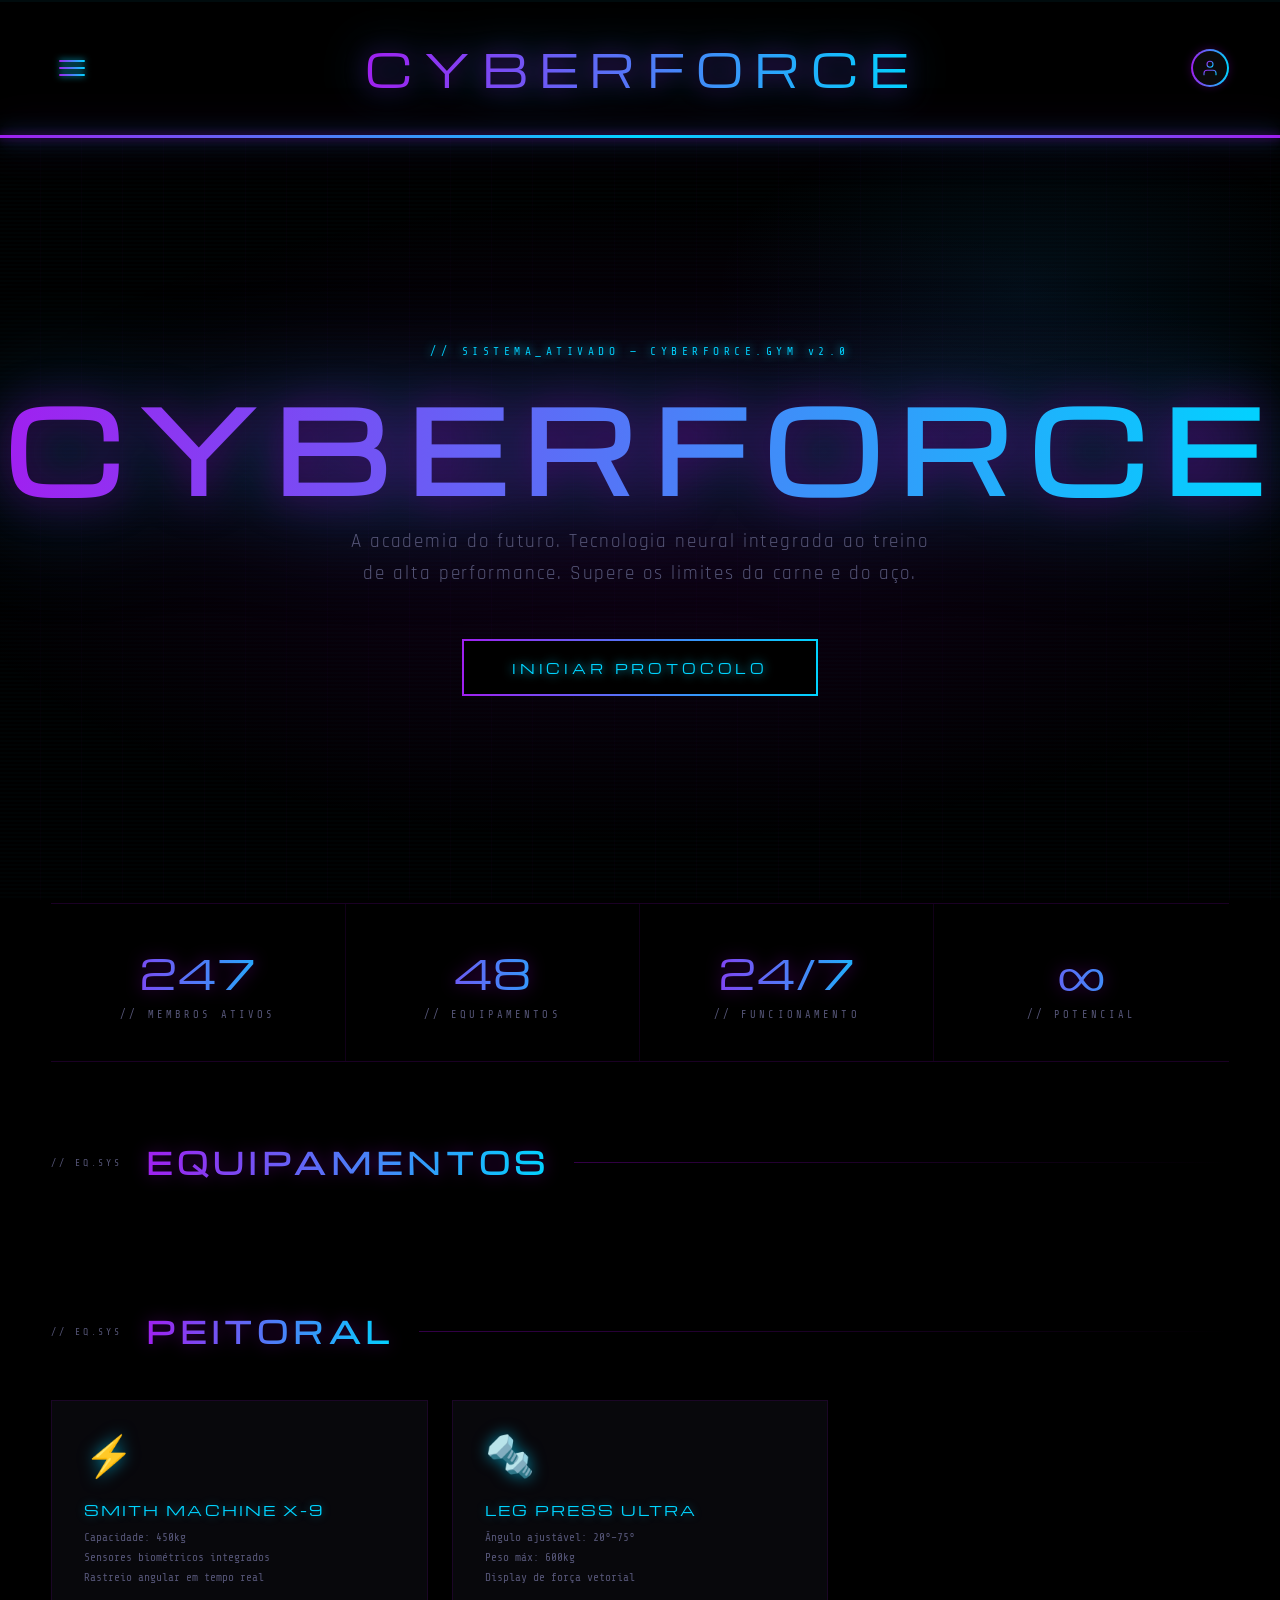
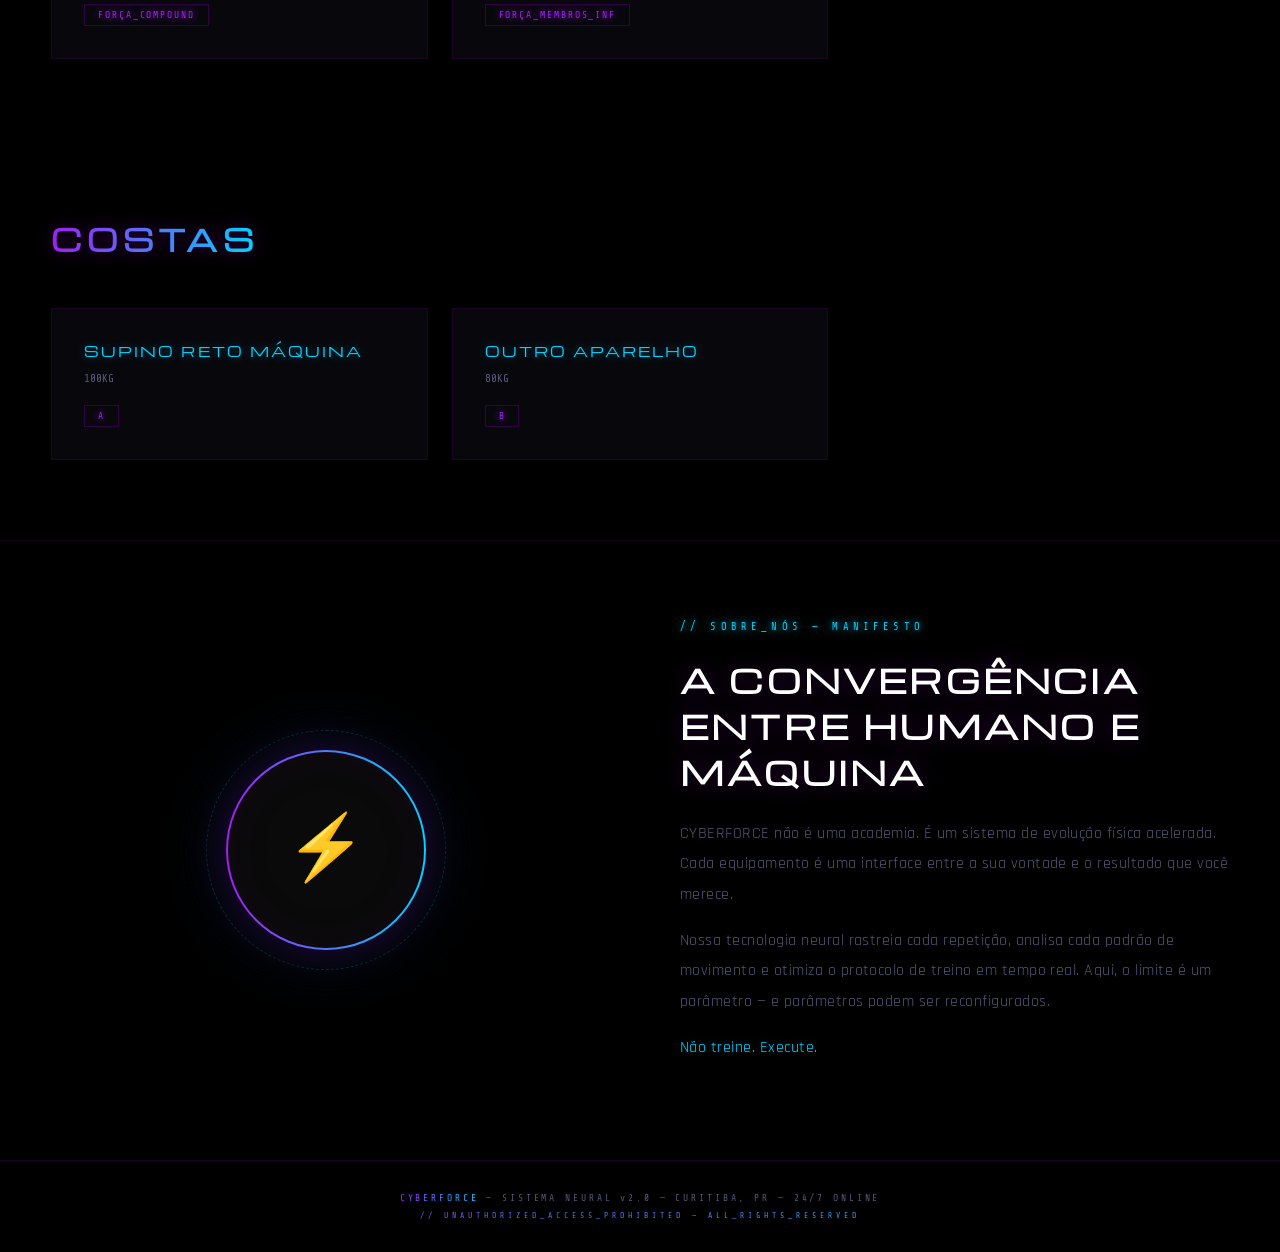
==== commit bab78917: "automacao-machine-cards" ====
--- a/index.html
+++ b/index.html
@@ -10,6 +10,7 @@
 <link rel="stylesheet" href="css/store.css">
 <link rel="stylesheet" href="css/schedule.css">
 <script src="js/script.js"></script>
+<script src="js/machines.js"></script>
 
 </head>
 <body>
@@ -96,6 +97,13 @@
       <div class="section-line"></div>
     </div>
 
+    <!-- PEITORAL -->
+        <div class="section-header">
+      <span class="section-tag">// EQ.SYS</span>
+      <h2 class="section-title">PEITORAL</h2>
+      <div class="section-line"></div>
+    </div>
+
     <div class="equipment-grid">
       <div class="eq-card">
         <div class="eq-border"></div>
@@ -119,51 +127,15 @@
         </div>
         <span class="eq-tag">FORÇA_MEMBROS_INF</span>
       </div>
-      <div class="eq-card">
-        <div class="eq-border"></div>
-        <div class="eq-icon">🤖</div>
-        <div class="eq-name">CABO FUNCIONAL NeuroLink</div>
-        <div class="eq-spec">
-          Sistema de polia dupla<br>
-          Resistência adaptativa por IA<br>
-          1800+ variações de exercício
-        </div>
-        <span class="eq-tag">FUNCIONAL_AI</span>
-      </div>
-      <div class="eq-card">
-        <div class="eq-border"></div>
-        <div class="eq-icon">💠</div>
-        <div class="eq-name">ESTEIRA QUANTUM 3.0</div>
-        <div class="eq-spec">
-          Velocidade: 0.5 – 32 km/h<br>
-          Inclinação inteligente: −5% a +30%<br>
-          Monitor cardíaco sem fio
-        </div>
-        <span class="eq-tag">CARDIO_AVANÇADO</span>
-      </div>
-      <div class="eq-card">
-        <div class="eq-border"></div>
-        <div class="eq-icon">🏋️</div>
-        <div class="eq-name">BANCO MÍSSIL PRO</div>
-        <div class="eq-spec">
-          Inclinação: −15° a +85°<br>
-          Aço carbono V5<br>
-          Análise de postura em tempo real
-        </div>
-        <span class="eq-tag">FORÇA_SUPINO</span>
-      </div>
-      <div class="eq-card">
-        <div class="eq-border"></div>
-        <div class="eq-icon">🌀</div>
-        <div class="eq-name">REMO CYBERTANK</div>
-        <div class="eq-spec">
-          Resistência magnética: 20 níveis<br>
-          Sync com app mobile<br>
-          Modo competição em rede
-        </div>
-        <span class="eq-tag">CARDIO_ROWING</span>
-      </div>
-    </div>
+      </div>
+
+      <div id="equipamentos-container"></div>
+
+
+
+    
+
+
 
     <!-- About -->
     <div class="about-section">
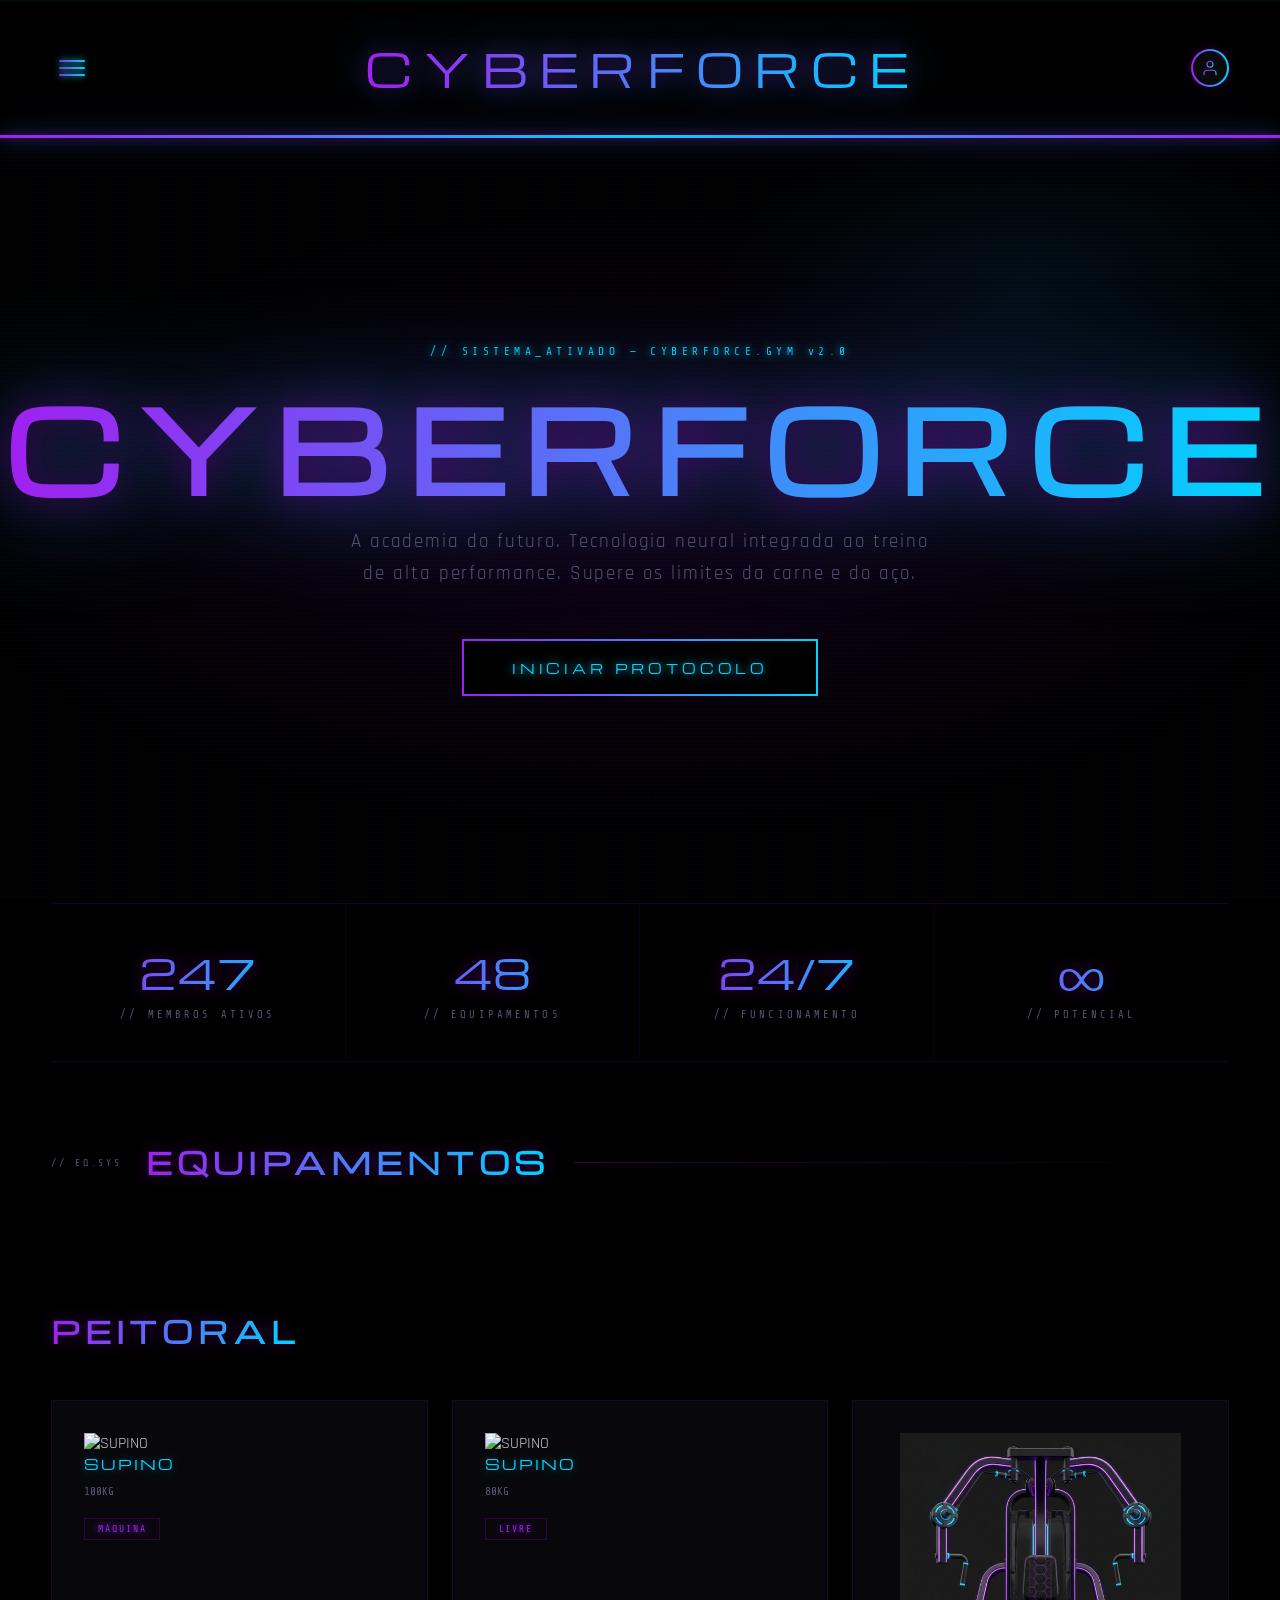
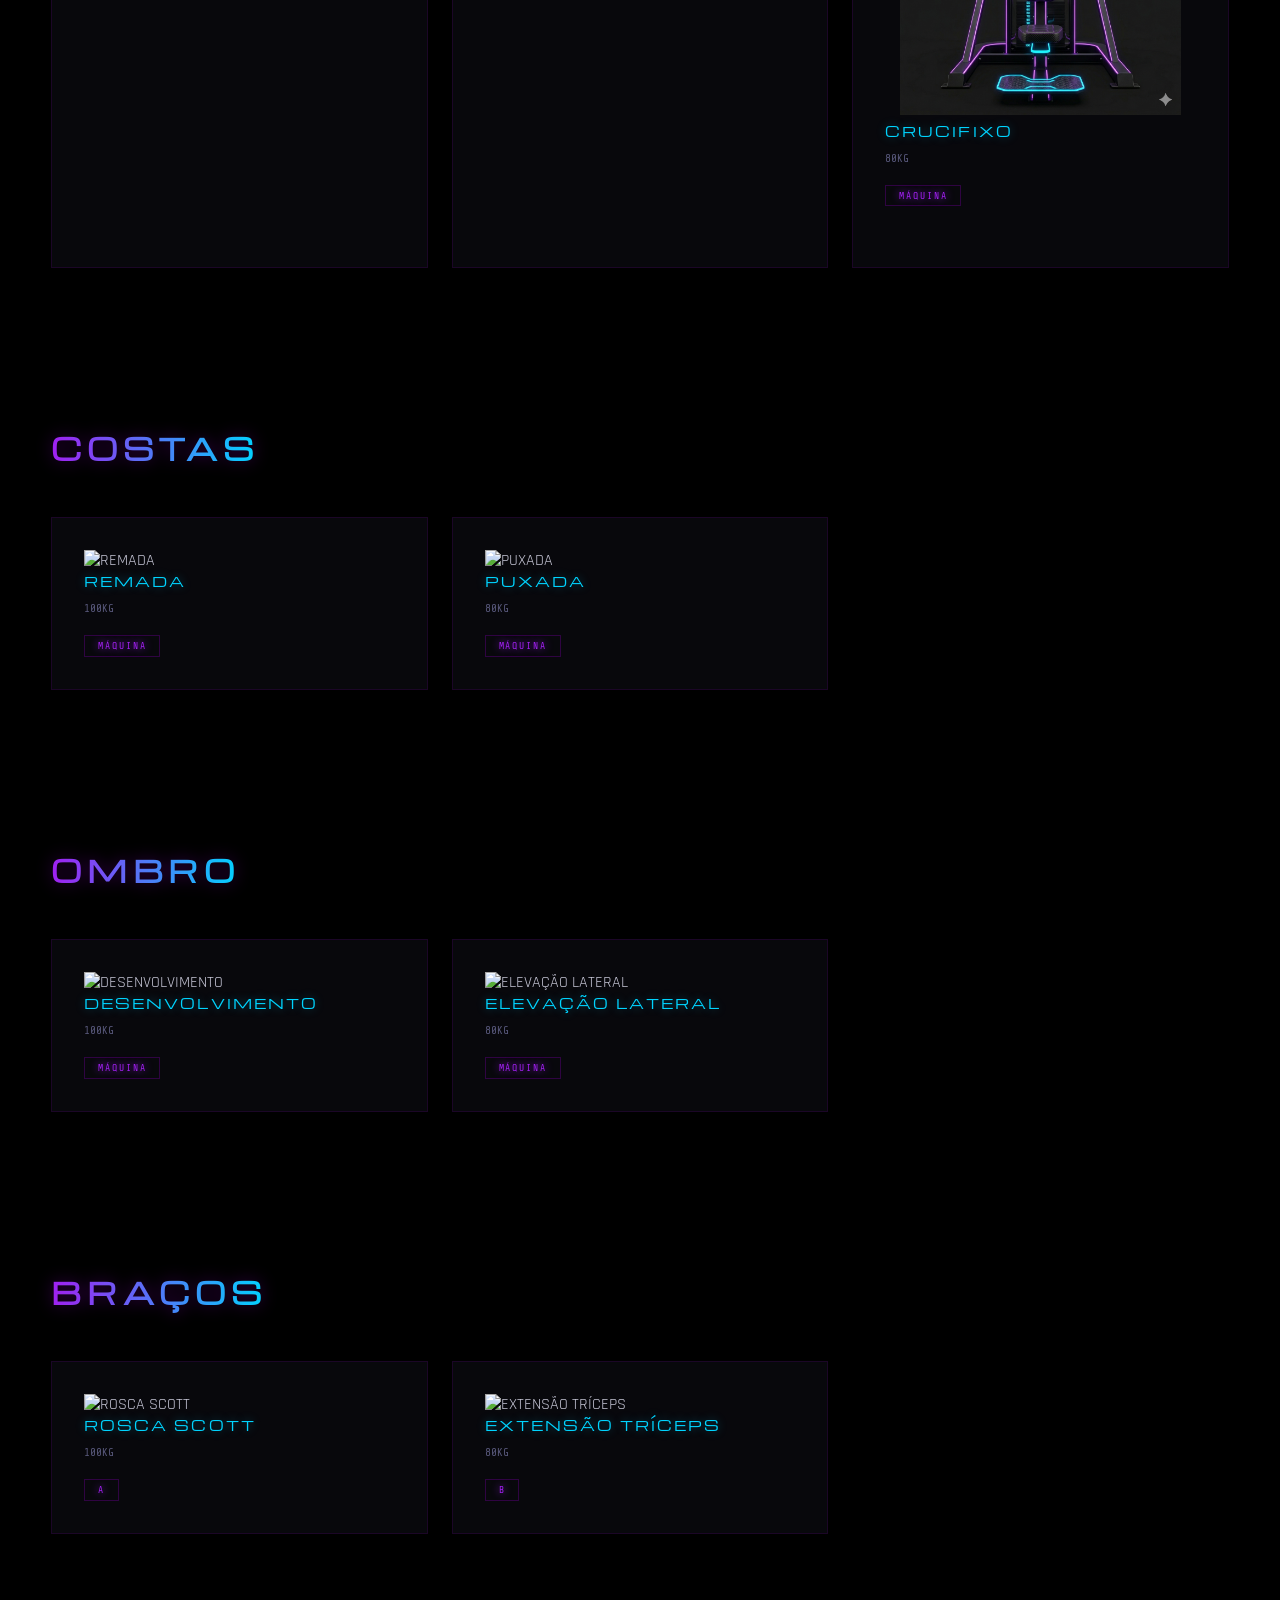
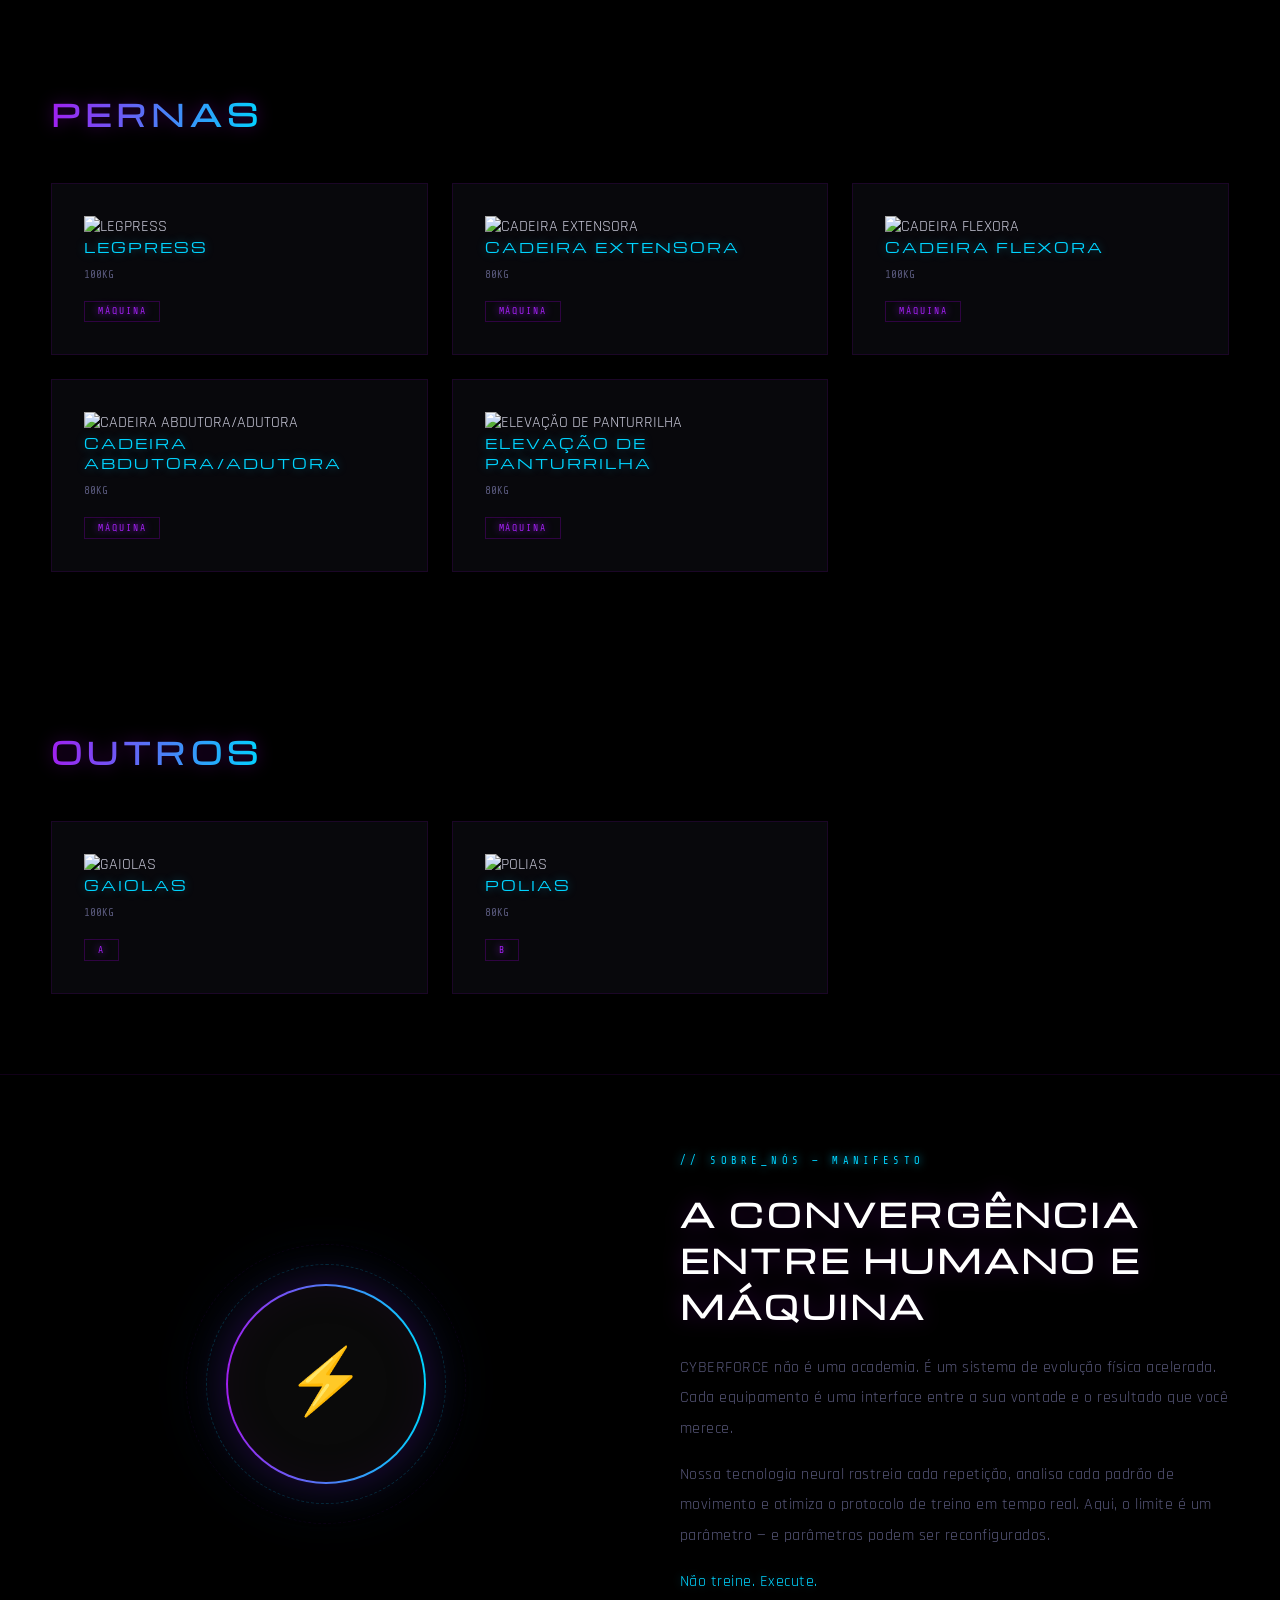
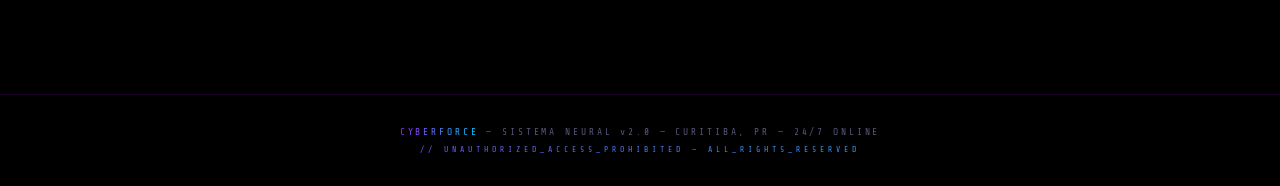
==== commit 36d46e4a: "adicionando maquinas" ====
--- a/index.html
+++ b/index.html
@@ -97,43 +97,9 @@
       <div class="section-line"></div>
     </div>
 
-    <!-- PEITORAL -->
-        <div class="section-header">
-      <span class="section-tag">// EQ.SYS</span>
-      <h2 class="section-title">PEITORAL</h2>
-      <div class="section-line"></div>
-    </div>
-
-    <div class="equipment-grid">
-      <div class="eq-card">
-        <div class="eq-border"></div>
-        <div class="eq-icon">⚡</div>
-        <div class="eq-name">SMITH MACHINE X-9</div>
-        <div class="eq-spec">
-          Capacidade: 450kg<br>
-          Sensores biométricos integrados<br>
-          Rastreio angular em tempo real
-        </div>
-        <span class="eq-tag">FORÇA_COMPOUND</span>
-      </div>
-      <div class="eq-card">
-        <div class="eq-border"></div>
-        <div class="eq-icon">🔩</div>
-        <div class="eq-name">LEG PRESS ULTRA</div>
-        <div class="eq-spec">
-          Ângulo ajustável: 20°–75°<br>
-          Peso máx: 600kg<br>
-          Display de força vetorial
-        </div>
-        <span class="eq-tag">FORÇA_MEMBROS_INF</span>
-      </div>
-      </div>
-
       <div id="equipamentos-container"></div>
 
 
-
-    
 
 
 
--- a/css/style.css
+++ b/css/style.css
@@ -373,6 +373,12 @@
   .eq-card:hover::after { opacity: 1; }
   .eq-card:hover .eq-border { opacity: 1; }
 
+  .eq-card-img {
+    width: 100%;
+    height: 70%;
+    object-fit: contain;
+  }
+
   .eq-border {
     position: absolute;
     inset: 1px;
